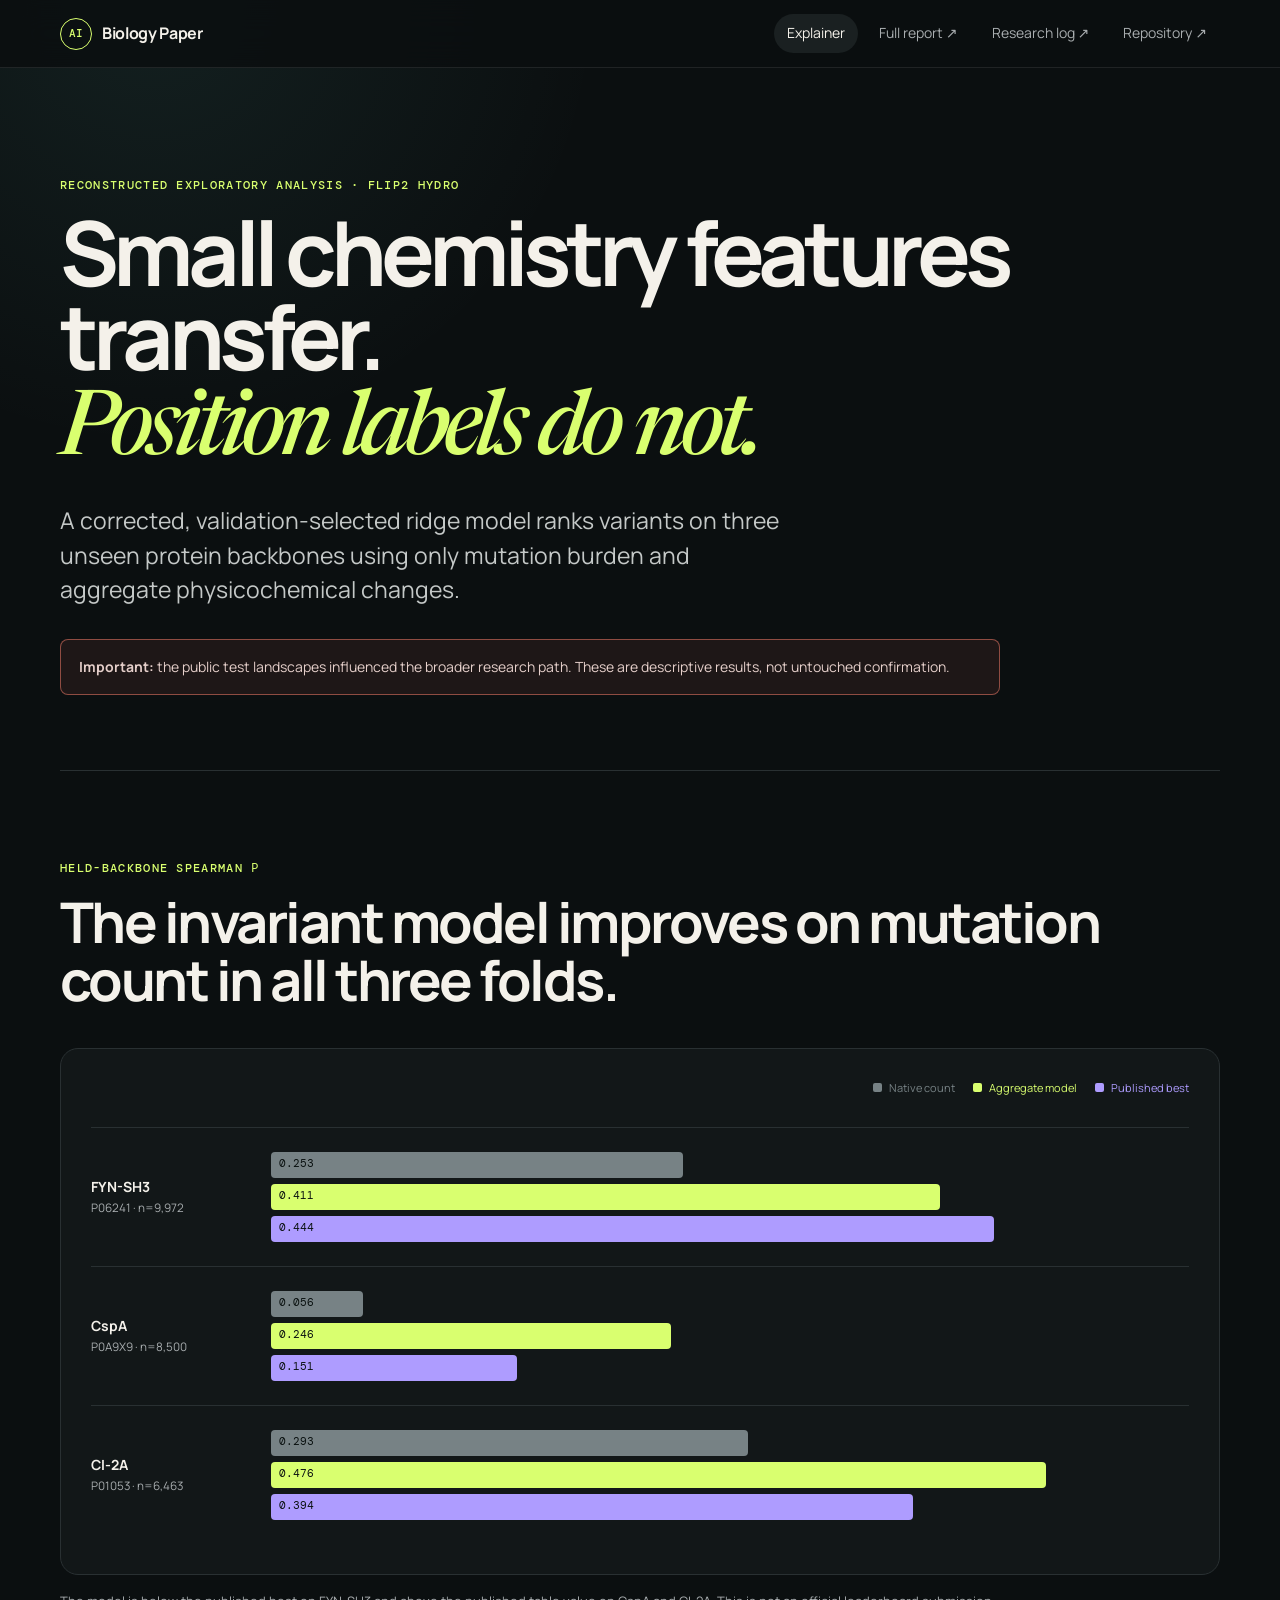
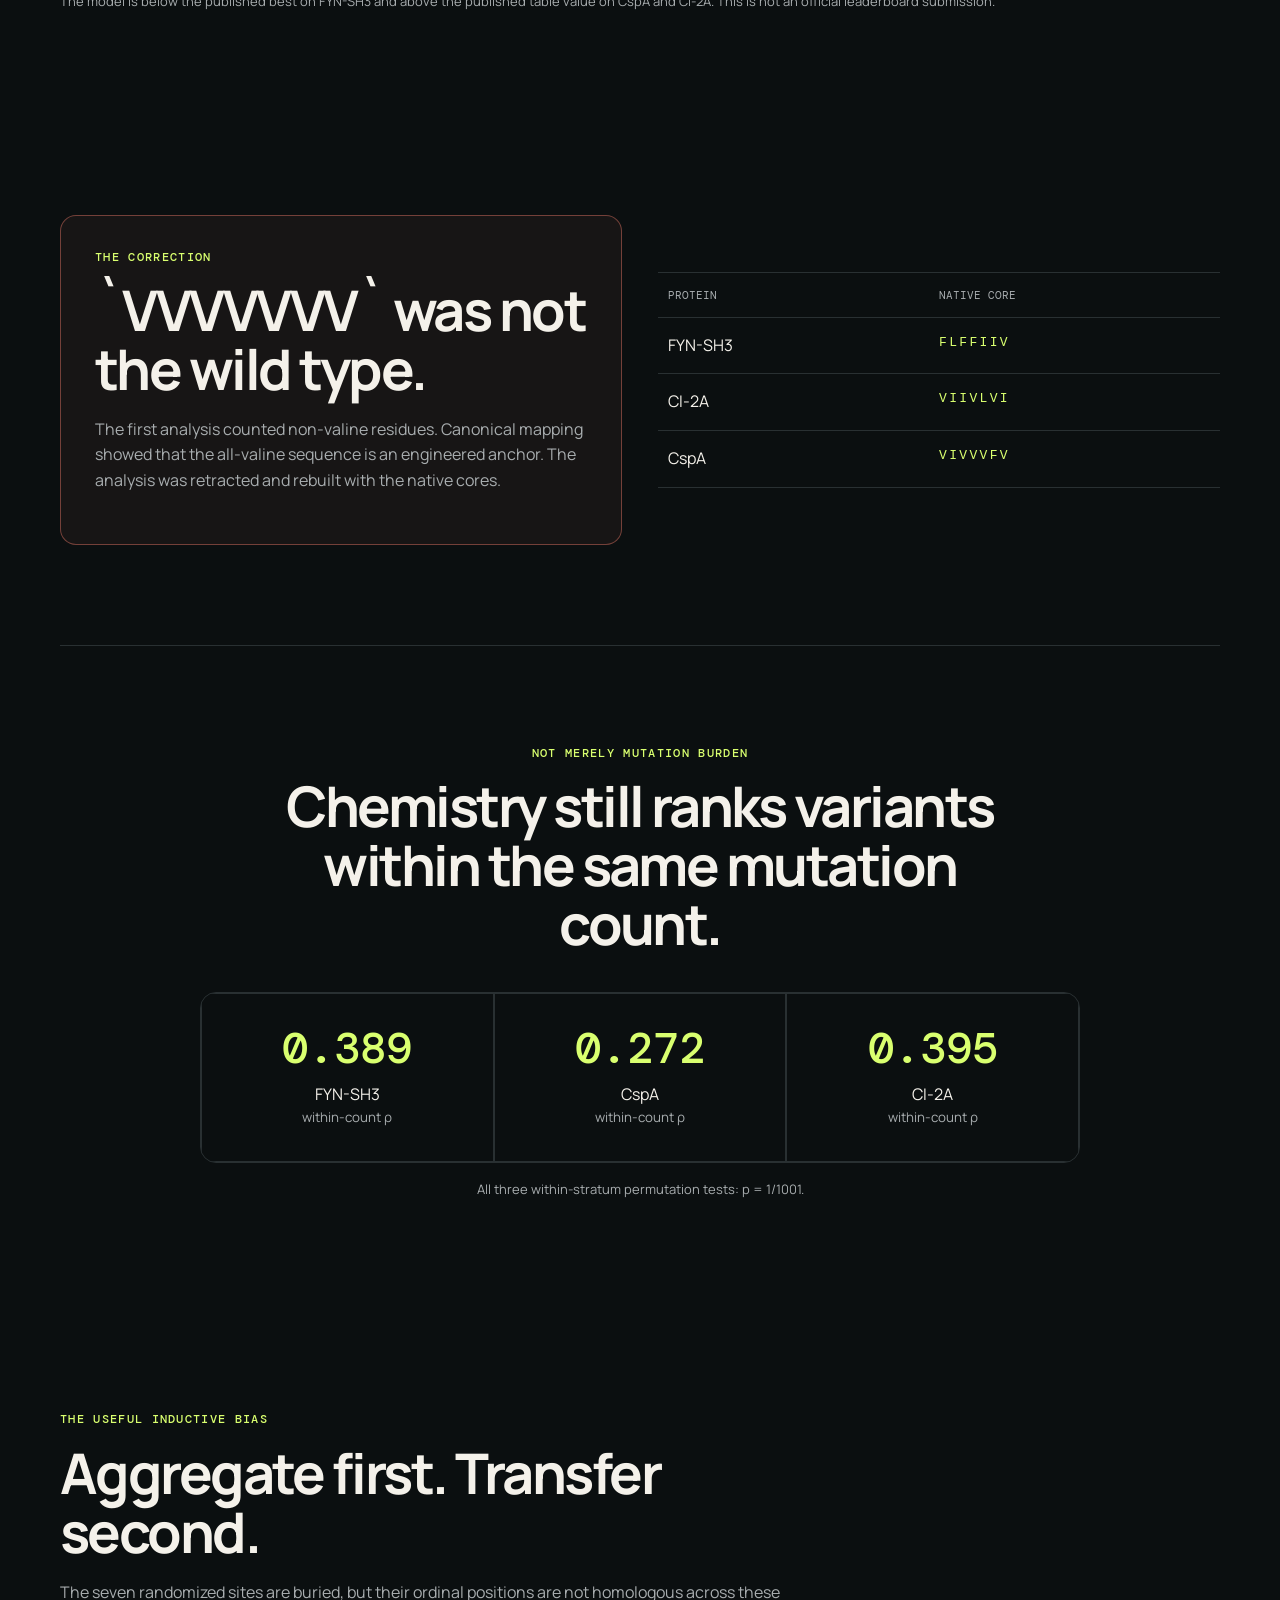
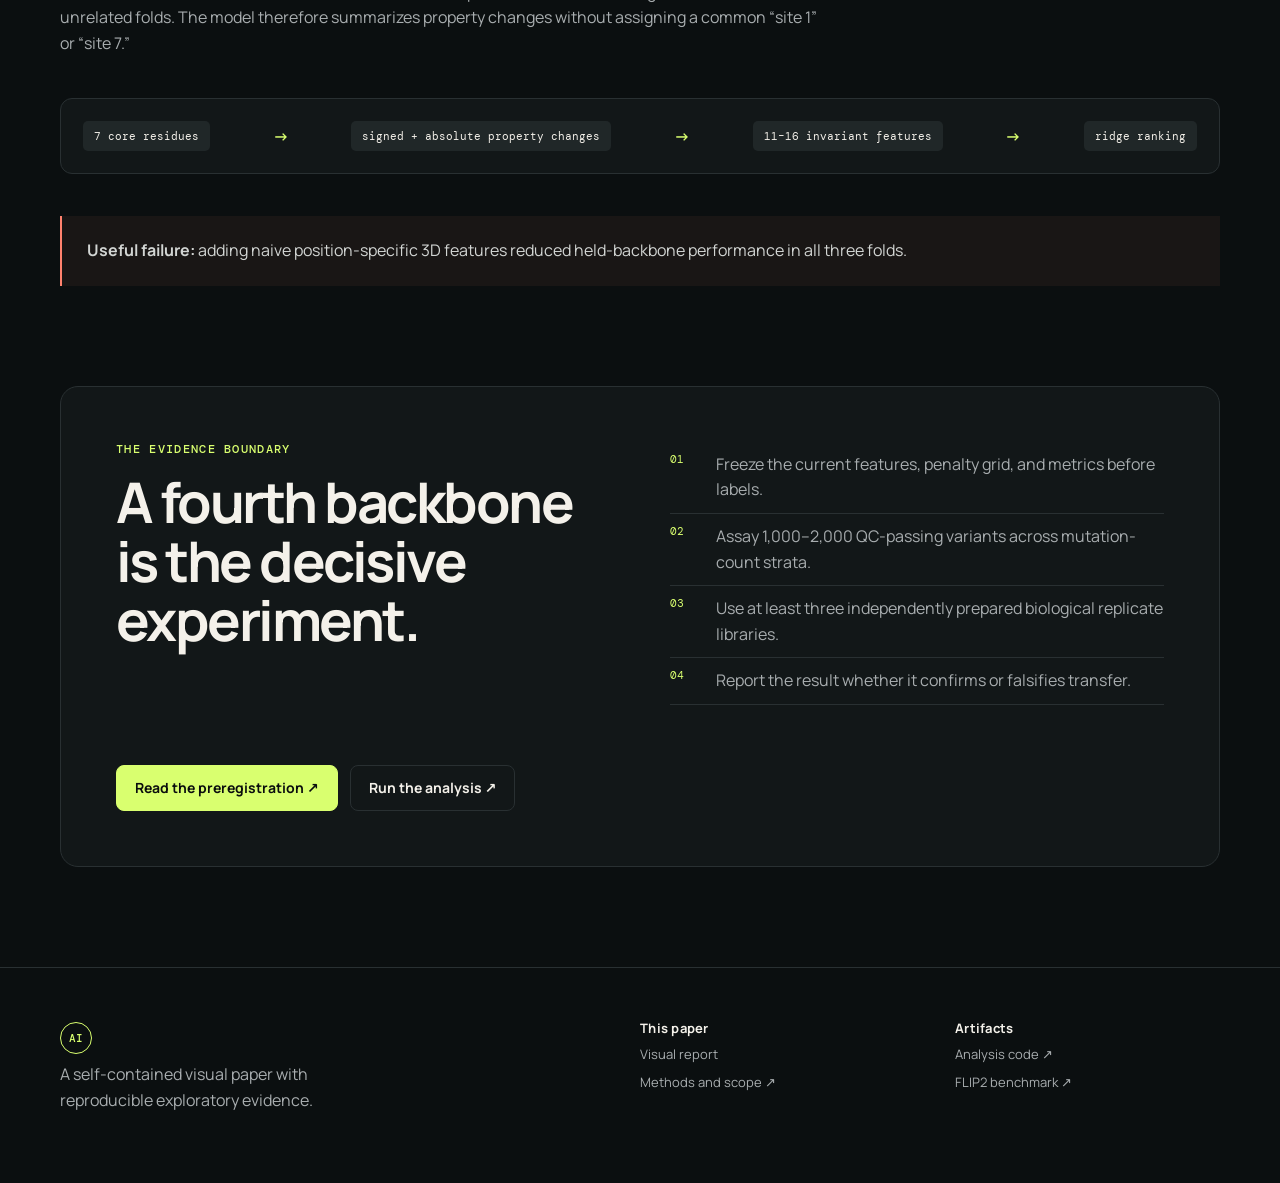
==== biology/aggregate-chemistry-transfer/website/index.html @ 7fb303b5 "Give every paper its own deployable explainer" ====
<!doctype html>
<html lang="en">
<head>
  <meta charset="utf-8">
  <meta name="viewport" content="width=device-width,initial-scale=1">
  <meta name="description" content="A corrected exploratory FLIP2 experiment on cross-backbone protein fitness prediction.">
  <title>Aggregate Chemistry Across Protein Backbones</title>
  <link rel="stylesheet" href="css/site.css">
</head>
<body class="biology-page">
  <a class="skip-link" href="#main">Skip to the report</a>
  <header class="topbar">
    <a class="brand" href="index.html" aria-label="AI Research biology paper home"><span class="brand-mark">AI</span><span>Biology Paper</span></a>
    <nav aria-label="Primary navigation">
      <a class="active" href="index.html">Explainer</a>
      <a href="https://github.com/batmanscode/ai-research/blob/main/biology/aggregate-chemistry-transfer/README.md">Full report ↗</a>
      <a href="https://github.com/batmanscode/ai-research/blob/main/biology/aggregate-chemistry-transfer/research-log.md">Research log ↗</a>
      <a href="https://github.com/batmanscode/ai-research">Repository ↗</a>
    </nav>
  </header>
  <main id="main">
    <section class="bio-hero shell">
      <p class="eyebrow">Reconstructed exploratory analysis · FLIP2 Hydro</p>
      <h1>Small chemistry features transfer.<br><em>Position labels do not.</em></h1>
      <p class="lede">A corrected, validation-selected ridge model ranks variants on three unseen protein backbones using only mutation burden and aggregate physicochemical changes.</p>
      <div class="caveat"><strong>Important:</strong> the public test landscapes influenced the broader research path. These are descriptive results, not untouched confirmation.</div>
    </section>

    <section class="bio-chart shell" aria-labelledby="bio-chart-title">
      <div class="section-heading">
        <p class="eyebrow">Held-backbone Spearman ρ</p>
        <h2 id="bio-chart-title">The invariant model improves on mutation count in all three folds.</h2>
      </div>
      <div class="bar-chart" role="img" aria-label="For FYN-SH3 baseline 0.253, model 0.411, official best 0.444. For CspA baseline 0.056, model 0.246, official best 0.151. For CI-2A baseline 0.293, model 0.476, official best 0.394.">
        <div class="chart-legend"><span class="base">Native count</span><span class="ours">Aggregate model</span><span class="official">Published best</span></div>
        <div class="chart-row"><b>FYN-SH3<small>P06241 · n=9,972</small></b><div class="track"><i class="base" style="--w:44.9%">0.253</i><i class="ours" style="--w:72.9%">0.411</i><i class="official" style="--w:78.8%">0.444</i></div></div>
        <div class="chart-row"><b>CspA<small>P0A9X9 · n=8,500</small></b><div class="track"><i class="base" style="--w:10%">0.056</i><i class="ours" style="--w:43.6%">0.246</i><i class="official" style="--w:26.8%">0.151</i></div></div>
        <div class="chart-row"><b>CI-2A<small>P01053 · n=6,463</small></b><div class="track"><i class="base" style="--w:52%">0.293</i><i class="ours" style="--w:84.4%">0.476</i><i class="official" style="--w:69.9%">0.394</i></div></div>
      </div>
      <p class="chart-note">The model is below the published best on FYN-SH3 and above the published table value on CspA and CI-2A. This is not an official leaderboard submission.</p>
    </section>

    <section class="bio-correction shell">
      <div class="correction-card">
        <p class="eyebrow">The correction</p>
        <h2>`VVVVVVV` was not the wild type.</h2>
        <p>The first analysis counted non-valine residues. Canonical mapping showed that the all-valine sequence is an engineered anchor. The analysis was retracted and rebuilt with the native cores.</p>
      </div>
      <div class="core-table" role="table" aria-label="Correct native core sequences">
        <div role="row"><span role="columnheader">Protein</span><span role="columnheader">Native core</span></div>
        <div role="row"><span>FYN-SH3</span><code>FLFFIIV</code></div>
        <div role="row"><span>CI-2A</span><code>VIIVLVI</code></div>
        <div role="row"><span>CspA</span><code>VIVVVFV</code></div>
      </div>
    </section>

    <section class="signal shell">
      <div class="section-heading narrow">
        <p class="eyebrow">Not merely mutation burden</p>
        <h2>Chemistry still ranks variants within the same mutation count.</h2>
      </div>
      <div class="signal-grid">
        <div><strong>0.389</strong><span>FYN-SH3</span><small>within-count ρ</small></div>
        <div><strong>0.272</strong><span>CspA</span><small>within-count ρ</small></div>
        <div><strong>0.395</strong><span>CI-2A</span><small>within-count ρ</small></div>
      </div>
      <p class="center-note">All three within-stratum permutation tests: p = 1/1001.</p>
    </section>

    <section class="method shell">
      <div>
        <p class="eyebrow">The useful inductive bias</p>
        <h2>Aggregate first. Transfer second.</h2>
        <p>The seven randomized sites are buried, but their ordinal positions are not homologous across these unrelated folds. The model therefore summarizes property changes without assigning a common “site 1” or “site 7.”</p>
      </div>
      <div class="method-flow" aria-label="Method flow">
        <span>7 core residues</span><b>→</b><span>signed + absolute property changes</span><b>→</b><span>11–16 invariant features</span><b>→</b><span>ridge ranking</span>
      </div>
      <blockquote><strong>Useful failure:</strong> adding naive position-specific 3D features reduced held-backbone performance in all three folds.</blockquote>
    </section>

    <section class="next-study shell">
      <div>
        <p class="eyebrow">The evidence boundary</p>
        <h2>A fourth backbone is the decisive experiment.</h2>
      </div>
      <ol>
        <li><span>01</span>Freeze the current features, penalty grid, and metrics before labels.</li>
        <li><span>02</span>Assay 1,000–2,000 QC-passing variants across mutation-count strata.</li>
        <li><span>03</span>Use at least three independently prepared biological replicate libraries.</li>
        <li><span>04</span>Report the result whether it confirms or falsifies transfer.</li>
      </ol>
      <div class="next-actions"><a class="button primary" href="https://github.com/batmanscode/ai-research/blob/main/biology/aggregate-chemistry-transfer/fourth_backbone_preregistration.md">Read the preregistration ↗</a><a class="button ghost" href="https://github.com/batmanscode/ai-research/blob/main/biology/aggregate-chemistry-transfer/native_core_transfer.py">Run the analysis ↗</a></div>
    </section>
  </main>
  <footer><div class="shell footer-grid"><div><span class="brand-mark">AI</span><p>A self-contained visual paper with reproducible exploratory evidence.</p></div><div><h2>This paper</h2><a href="index.html">Visual report</a><a href="https://github.com/batmanscode/ai-research/blob/main/biology/aggregate-chemistry-transfer/README.md">Methods and scope ↗</a></div><div><h2>Artifacts</h2><a href="https://github.com/batmanscode/ai-research/blob/main/biology/aggregate-chemistry-transfer/native_core_transfer.py">Analysis code ↗</a><a href="https://flip.protein.properties/">FLIP2 benchmark ↗</a></div></div></footer>
</body>
</html>
---- biology/aggregate-chemistry-transfer/website/css/site.css ----
@import url('https://fonts.googleapis.com/css2?family=DM+Mono:wght@400;500&family=Manrope:wght@400;500;600;700&family=Newsreader:ital,opsz,wght@1,6..72,500&display=swap');

:root {
  color-scheme: dark;
  --ink: #f4f1ea;
  --muted: #a8adaf;
  --paper: #0b0f10;
  --panel: #121718;
  --line: #293032;
  --acid: #d9ff6f;
  --cyan: #74e8dc;
  --coral: #ff826e;
  --violet: #ae9cff;
  --shell: min(1160px, calc(100vw - 40px));
}

* { box-sizing: border-box; }
html { scroll-behavior: smooth; }
body {
  margin: 0;
  background:
    radial-gradient(circle at 12% 0%, rgba(116,232,220,.08), transparent 28rem),
    var(--paper);
  color: var(--ink);
  font-family: Manrope, system-ui, sans-serif;
  line-height: 1.6;
}
a { color: inherit; text-decoration: none; }
button { font: inherit; }
.shell { width: var(--shell); margin-inline: auto; }
.skip-link { position: fixed; left: 12px; top: -80px; z-index: 20; background: var(--acid); color: #0b0f10; padding: 10px 14px; border-radius: 8px; }
.skip-link:focus { top: 12px; }

.topbar {
  position: sticky;
  z-index: 10;
  top: 0;
  display: flex;
  justify-content: space-between;
  align-items: center;
  min-height: 68px;
  padding: 0 max(20px, calc((100vw - 1160px)/2));
  border-bottom: 1px solid rgba(255,255,255,.09);
  background: rgba(11,15,16,.86);
  backdrop-filter: blur(18px);
}
.brand { display: flex; align-items: center; gap: 10px; font-weight: 700; letter-spacing: -.02em; }
.brand-mark { display: inline-grid; place-items: center; width: 32px; height: 32px; border: 1px solid var(--acid); border-radius: 50%; color: var(--acid); font: 500 11px/1 DM Mono, monospace; }
.topbar nav { display: flex; gap: 8px; }
.topbar nav a { padding: 8px 13px; border-radius: 999px; color: var(--muted); font-size: 14px; }
.topbar nav a:hover, .topbar nav a.active { background: #1a2021; color: var(--ink); }

.hero { display: grid; grid-template-columns: 1.7fr .8fr; gap: 80px; align-items: end; padding-block: 110px 92px; }
.eyebrow { margin: 0 0 16px; color: var(--acid); font: 500 12px/1.3 DM Mono, monospace; letter-spacing: .11em; text-transform: uppercase; }
h1, h2, h3, p { margin-top: 0; }
h1 { margin-bottom: 28px; max-width: 820px; font-size: clamp(52px, 7vw, 92px); line-height: .94; letter-spacing: -.065em; }
h1 em { color: var(--acid); font-family: Newsreader, Georgia, serif; font-weight: 500; }
.lede { max-width: 720px; color: #c4c8c7; font-size: clamp(18px, 2vw, 23px); line-height: 1.5; }
.result-equation { display: flex; flex-wrap: wrap; align-items: baseline; gap: 10px; margin-block: 34px; font: 400 clamp(19px, 2.4vw, 30px)/1.2 DM Mono, monospace; }
.result-equation b { color: var(--acid); font-weight: 500; }
.result-equation i { margin-inline: 10px; color: var(--coral); font-style: normal; }
.hero-actions, .next-actions { display: flex; flex-wrap: wrap; gap: 12px; }
.button { display: inline-flex; min-height: 46px; align-items: center; justify-content: center; padding: 0 18px; border: 1px solid var(--line); border-radius: 8px; font-size: 14px; font-weight: 700; transition: transform .2s, background .2s; }
.button:hover { transform: translateY(-2px); }
.button.primary { border-color: var(--acid); background: var(--acid); color: #0a0d0d; }
.button.ghost { background: #121718; }
.hero-note { padding: 32px; border: 1px solid var(--line); border-radius: 18px; background: linear-gradient(145deg, rgba(217,255,111,.08), rgba(255,255,255,.025)); }
.note-number { color: var(--acid); font: 500 72px/1 DM Mono, monospace; letter-spacing: -.08em; }
.hero-note p { margin: 14px 0 32px; font-size: 17px; }
.hero-note small { color: var(--muted); }
.interval { position: relative; height: 5px; margin: 0 10px 24px; border-radius: 3px; background: linear-gradient(90deg, var(--coral), var(--acid)); }
.interval span { position: absolute; top: 14px; left: var(--x); transform: translateX(-50%); font: 12px DM Mono, monospace; }

.explorer, .bio-chart { padding-block: 90px; border-top: 1px solid var(--line); }
.section-heading { margin-bottom: 38px; }
.section-heading.narrow { max-width: 760px; }
h2 { margin-bottom: 18px; font-size: clamp(34px, 4.4vw, 56px); line-height: 1.05; letter-spacing: -.045em; }
h3 { margin-bottom: 10px; font-size: 20px; letter-spacing: -.025em; }
.explorer-grid { display: grid; grid-template-columns: minmax(0, 1.4fr) minmax(310px, .7fr); gap: 24px; }
.graph-stage, .story-panel { border: 1px solid var(--line); border-radius: 18px; background: var(--panel); }
.graph-stage { min-width: 0; padding: 18px; }
.stage-topline { display: flex; justify-content: space-between; align-items: center; gap: 16px; color: var(--muted); font: 12px DM Mono, monospace; letter-spacing: .04em; text-transform: uppercase; }
.icon-button { border: 1px solid #3a4446; border-radius: 999px; background: transparent; color: var(--ink); padding: 7px 12px; cursor: pointer; }
.icon-button:hover { border-color: var(--acid); color: var(--acid); }
#graph { display: block; width: 100%; max-height: 560px; margin-inline: auto; overflow: visible; }
.graph-edge { stroke: #4c5658; stroke-width: 1.7; opacity: .72; transition: stroke .35s, opacity .35s, stroke-width .35s; }
.graph-edge.matching { stroke: var(--coral); stroke-width: 3.5; opacity: .95; }
.graph-edge.dim { opacity: .14; }
.node circle { fill: #13191a; stroke: #dfe4df; stroke-width: 2; transition: fill .35s, stroke .35s, transform .35s; transform-box: fill-box; transform-origin: center; }
.node text { fill: var(--ink); font: 500 13px DM Mono, monospace; pointer-events: none; }
.node.guard circle { fill: var(--acid); stroke: var(--acid); transform: scale(1.16); }
.node.guard text { fill: #0a0d0d; }
.node.attack circle { fill: var(--coral); stroke: var(--coral); transform: scale(1.18); }
.node.attack text, .node.exposed text { fill: #0a0d0d; }
.node.exposed circle { fill: var(--violet); stroke: var(--violet); }
.story-arrow { color: var(--coral); stroke: currentColor; stroke-width: 3; fill: none; marker-end: url(#arrow); stroke-dasharray: 8 5; }
.stage-legend { display: flex; flex-wrap: wrap; gap: 14px; min-height: 30px; padding: 8px; color: var(--muted); font-size: 12px; }
.legend-dot { display: inline-flex; align-items: center; gap: 7px; }
.legend-dot:before { content:""; width: 9px; height: 9px; border-radius: 50%; background: var(--dot); }
.story-panel { display: flex; flex-direction: column; padding: 24px; }
.step-tabs { display: grid; grid-template-columns: repeat(4, 1fr); gap: 6px; margin-bottom: 34px; }
.step-tabs button { border: 0; border-bottom: 2px solid var(--line); background: none; color: var(--muted); padding: 8px 3px 12px; cursor: pointer; font-size: 12px; }
.step-tabs button span { display: block; margin-bottom: 4px; font: 11px DM Mono, monospace; }
.step-tabs button[aria-selected=true] { border-color: var(--acid); color: var(--ink); }
#step-copy h3 { font-size: 28px; }
#step-copy p { color: #b8bdbc; }
#step-copy .callout { margin-top: 22px; padding: 16px; border-left: 2px solid var(--acid); background: #171d1e; color: var(--ink); font-size: 14px; }
.live-stats { display: grid; grid-template-columns: repeat(3,1fr); gap: 8px; margin: auto 0 0; padding-top: 28px; }
.live-stats div { padding-top: 12px; border-top: 1px solid var(--line); }
.live-stats dt { color: var(--muted); font-size: 11px; }
.live-stats dd { margin: 2px 0 0; font: 500 19px DM Mono, monospace; }

.plain { padding-block: 110px; }
.plain-grid { display: grid; grid-template-columns: repeat(3, 1fr); gap: 18px; }
.plain-grid article { min-height: 230px; padding: 26px; border: 1px solid var(--line); border-radius: 14px; background: linear-gradient(145deg,#141a1b,#101415); }
.plain-grid p { color: var(--muted); }
.plain-number { display: inline-grid; place-items: center; width: 34px; height: 34px; margin-bottom: 42px; border: 1px solid #475153; border-radius: 50%; font: 11px DM Mono, monospace; }
.evidence { display: grid; grid-template-columns: .8fr 1.2fr; gap: 70px; align-items: center; padding-block: 90px; border-top: 1px solid var(--line); }
.evidence-copy p { color: var(--muted); }
.text-link { color: var(--acid); border-bottom: 1px solid rgba(217,255,111,.5); font-weight: 600; }
.evidence-grid { display: grid; grid-template-columns: repeat(2,1fr); border: 1px solid var(--line); border-radius: 16px; overflow: hidden; }
.evidence-grid div { display: flex; flex-direction: column; min-height: 160px; justify-content: center; padding: 24px; border: .5px solid var(--line); }
.evidence-grid strong { color: var(--acid); font: 500 42px/1 DM Mono, monospace; }
.evidence-grid span { margin-top: 10px; font-size: 14px; }
.evidence-grid small { color: var(--muted); }
.trail { padding-block: 110px; }
.timeline { margin: 0 0 36px; padding: 0; list-style: none; }
.timeline li { display: grid; grid-template-columns: 68px 1fr; gap: 14px; padding: 26px 0; border-top: 1px solid var(--line); }
.timeline li > span { color: var(--acid); font: 12px DM Mono, monospace; }
.timeline p { max-width: 730px; color: var(--muted); }
.open-gap { display: grid; grid-template-columns: 1fr .8fr; gap: 70px; padding: 55px; border: 1px solid var(--line); border-radius: 18px; background: #121718; }
.open-gap h2 span { color: var(--acid); }
.open-gap > p { color: var(--muted); font-size: 17px; }
.other-result { display: grid; grid-template-columns: .9fr .8fr auto; gap: 46px; align-items: center; padding-block: 120px; }
.other-result p { color: var(--muted); }
.mini-bars div { display: grid; grid-template-columns: 76px 1fr; gap: 10px; align-items: center; margin: 9px 0; font-size: 11px; }
.mini-bars i { position: relative; display: block; width: var(--value); min-width: 48px; padding: 5px 7px; border-radius: 3px; background: var(--cyan); color: #07100f; font: normal 10px DM Mono, monospace; }

footer { padding-block: 54px; border-top: 1px solid var(--line); color: var(--muted); }
.footer-grid { display: grid; grid-template-columns: 2fr 1fr 1fr; gap: 50px; }
.footer-grid > div { display: flex; flex-direction: column; align-items: flex-start; gap: 8px; }
.footer-grid h2 { margin: 0; color: var(--ink); font-size: 13px; letter-spacing: .02em; }
.footer-grid p { max-width: 290px; }
.footer-grid a { font-size: 13px; }

/* Biology report */
.bio-hero { padding-block: 110px 75px; }
.bio-hero h1 { max-width: 1000px; }
.caveat { max-width: 940px; margin-top: 32px; padding: 16px 18px; border: 1px solid rgba(255,130,110,.5); border-radius: 8px; background: rgba(255,130,110,.08); color: #e5cfca; font-size: 14px; }
.bar-chart { padding: 30px; border: 1px solid var(--line); border-radius: 18px; background: var(--panel); }
.chart-legend { display: flex; flex-wrap: wrap; justify-content: flex-end; gap: 18px; margin-bottom: 30px; color: var(--muted); font-size: 11px; }
.chart-legend span:before { content:""; display: inline-block; width: 9px; height: 9px; margin-right: 7px; border-radius: 2px; background: currentColor; }
.chart-legend .base { color: #778285; } .chart-legend .ours { color: var(--acid); } .chart-legend .official { color: var(--violet); }
.chart-row { display: grid; grid-template-columns: 160px 1fr; gap: 20px; align-items: center; padding: 24px 0; border-top: 1px solid var(--line); }
.chart-row > b { font-size: 14px; }
.chart-row small { display: block; color: var(--muted); font-weight: 400; }
.track { display: flex; flex-direction: column; gap: 6px; }
.track i { display: block; width: var(--w); min-width: 52px; height: 26px; padding: 4px 8px; border-radius: 4px; color: #09100f; font: normal 11px DM Mono, monospace; transition: width .8s ease; }
.track .base { background: #778285; } .track .ours { background: var(--acid); } .track .official { background: var(--violet); }
.chart-note, .center-note { margin-top: 16px; color: var(--muted); font-size: 13px; }
.bio-correction { display: grid; grid-template-columns: 1fr 1fr; gap: 36px; padding-block: 100px; }
.correction-card { padding: 34px; border: 1px solid rgba(255,130,110,.4); border-radius: 16px; background: rgba(255,130,110,.05); }
.correction-card p:last-child { color: var(--muted); }
.core-table { align-self: center; border-top: 1px solid var(--line); }
.core-table > div { display: grid; grid-template-columns: 1fr 1fr; padding: 15px 10px; border-bottom: 1px solid var(--line); }
.core-table > div:first-child { color: var(--muted); font: 11px DM Mono, monospace; text-transform: uppercase; }
.core-table code { color: var(--acid); letter-spacing: .18em; }
.signal { padding-block: 100px; border-top: 1px solid var(--line); text-align: center; }
.signal .section-heading { margin-inline: auto; }
.signal-grid { display: grid; grid-template-columns: repeat(3, 1fr); max-width: 880px; margin-inline: auto; border: 1px solid var(--line); border-radius: 16px; overflow: hidden; }
.signal-grid div { display: flex; flex-direction: column; padding: 32px 18px; border: .5px solid var(--line); }
.signal-grid strong { color: var(--acid); font: 500 44px/1 DM Mono, monospace; }
.signal-grid span { margin-top: 12px; }
.signal-grid small { color: var(--muted); }
.method { padding-block: 100px; }
.method > div:first-child { max-width: 760px; }
.method > div:first-child p:last-child { color: var(--muted); }
.method-flow { display: flex; align-items: center; justify-content: space-between; gap: 12px; margin-block: 42px; padding: 22px; border: 1px solid var(--line); border-radius: 12px; background: var(--panel); }
.method-flow span { padding: 8px 11px; border-radius: 5px; background: #202728; font: 11px DM Mono, monospace; text-align: center; }
.method-flow b { color: var(--acid); }
blockquote { margin: 0; padding: 22px 25px; border-left: 2px solid var(--coral); background: rgba(255,130,110,.06); color: #d2d5d3; }
.next-study { display: grid; grid-template-columns: 1fr 1fr; gap: 60px; padding: 55px; margin-bottom: 100px; border: 1px solid var(--line); border-radius: 18px; background: #121718; }
.next-study ol { margin: 0; padding: 0; list-style: none; }
.next-study li { display: grid; grid-template-columns: 36px 1fr; gap: 10px; padding: 10px 0; color: var(--muted); border-bottom: 1px solid var(--line); }
.next-study li span { color: var(--acid); font: 11px DM Mono, monospace; }
.next-actions { grid-column: 1 / -1; }

@media (max-width: 900px) {
  .hero, .evidence, .open-gap, .bio-correction, .next-study { grid-template-columns: 1fr; gap: 35px; }
  .hero { padding-block: 80px 70px; }
  .explorer-grid { grid-template-columns: 1fr; }
  .story-panel { min-height: 440px; }
  .other-result { grid-template-columns: 1fr 1fr; }
  .other-result .button { grid-column: 1 / -1; justify-self: start; }
  .footer-grid { grid-template-columns: 1.5fr 1fr 1fr; }
}

@media (max-width: 650px) {
  :root { --shell: min(100% - 28px, 1160px); }
  .topbar { padding-inline: 14px; }
  .brand > span:last-child { display: none; }
  .topbar nav { gap: 0; }
  .topbar nav a { padding-inline: 8px; font-size: 12px; }
  h1 { font-size: 49px; }
  .hero-note { padding: 25px; }
  .plain-grid, .signal-grid { grid-template-columns: 1fr; }
  .plain-grid article { min-height: 190px; }
  .plain-number { margin-bottom: 26px; }
  .evidence-grid { grid-template-columns: 1fr; }
  .open-gap, .next-study { padding: 30px 24px; }
  .other-result { grid-template-columns: 1fr; padding-block: 85px; }
  .other-result .button { grid-column: auto; }
  .footer-grid { grid-template-columns: 1fr; }
  .chart-row { grid-template-columns: 1fr; }
  .bar-chart { padding: 18px; }
  .chart-legend { justify-content: flex-start; }
  .method-flow { align-items: stretch; flex-direction: column; }
  .method-flow b { transform: rotate(90deg); text-align: center; }
}

@media (prefers-reduced-motion: reduce) {
  html { scroll-behavior: auto; }
  *, *:before, *:after { animation-duration: .01ms !important; transition-duration: .01ms !important; }
}
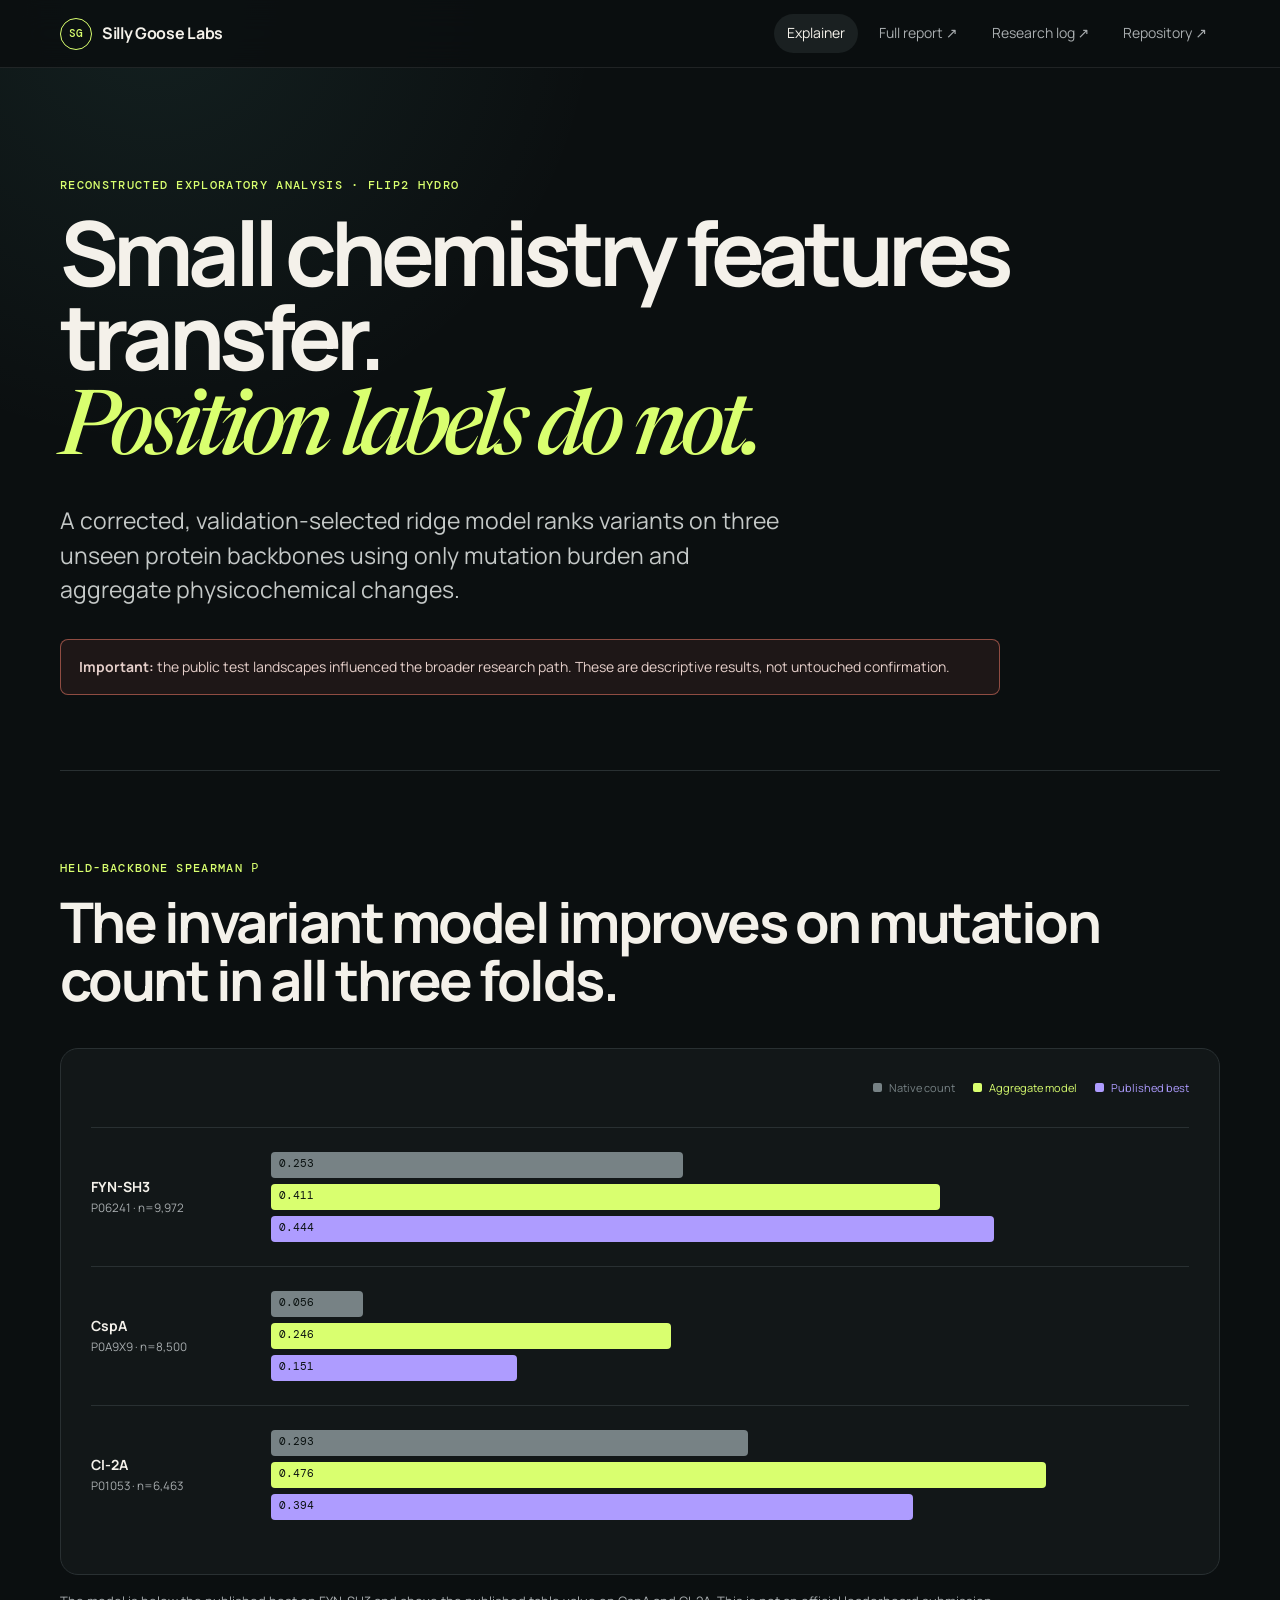
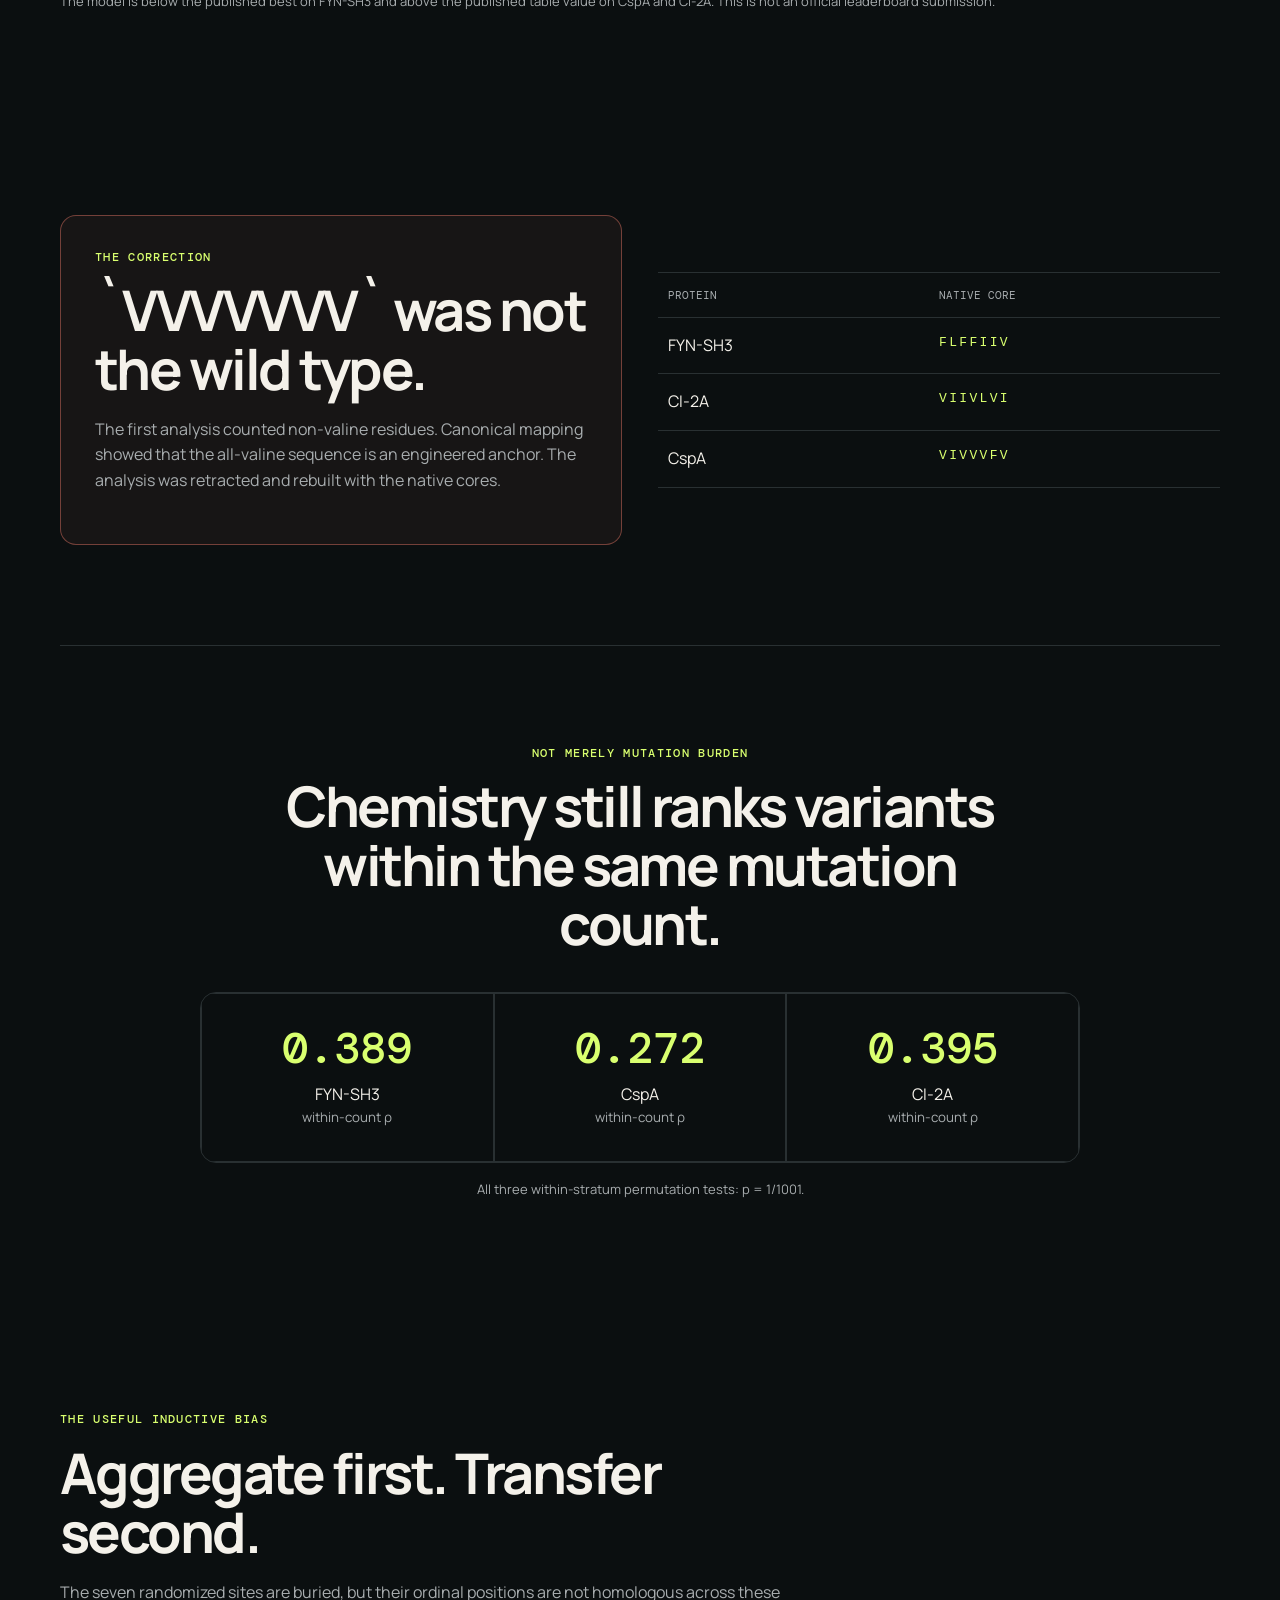
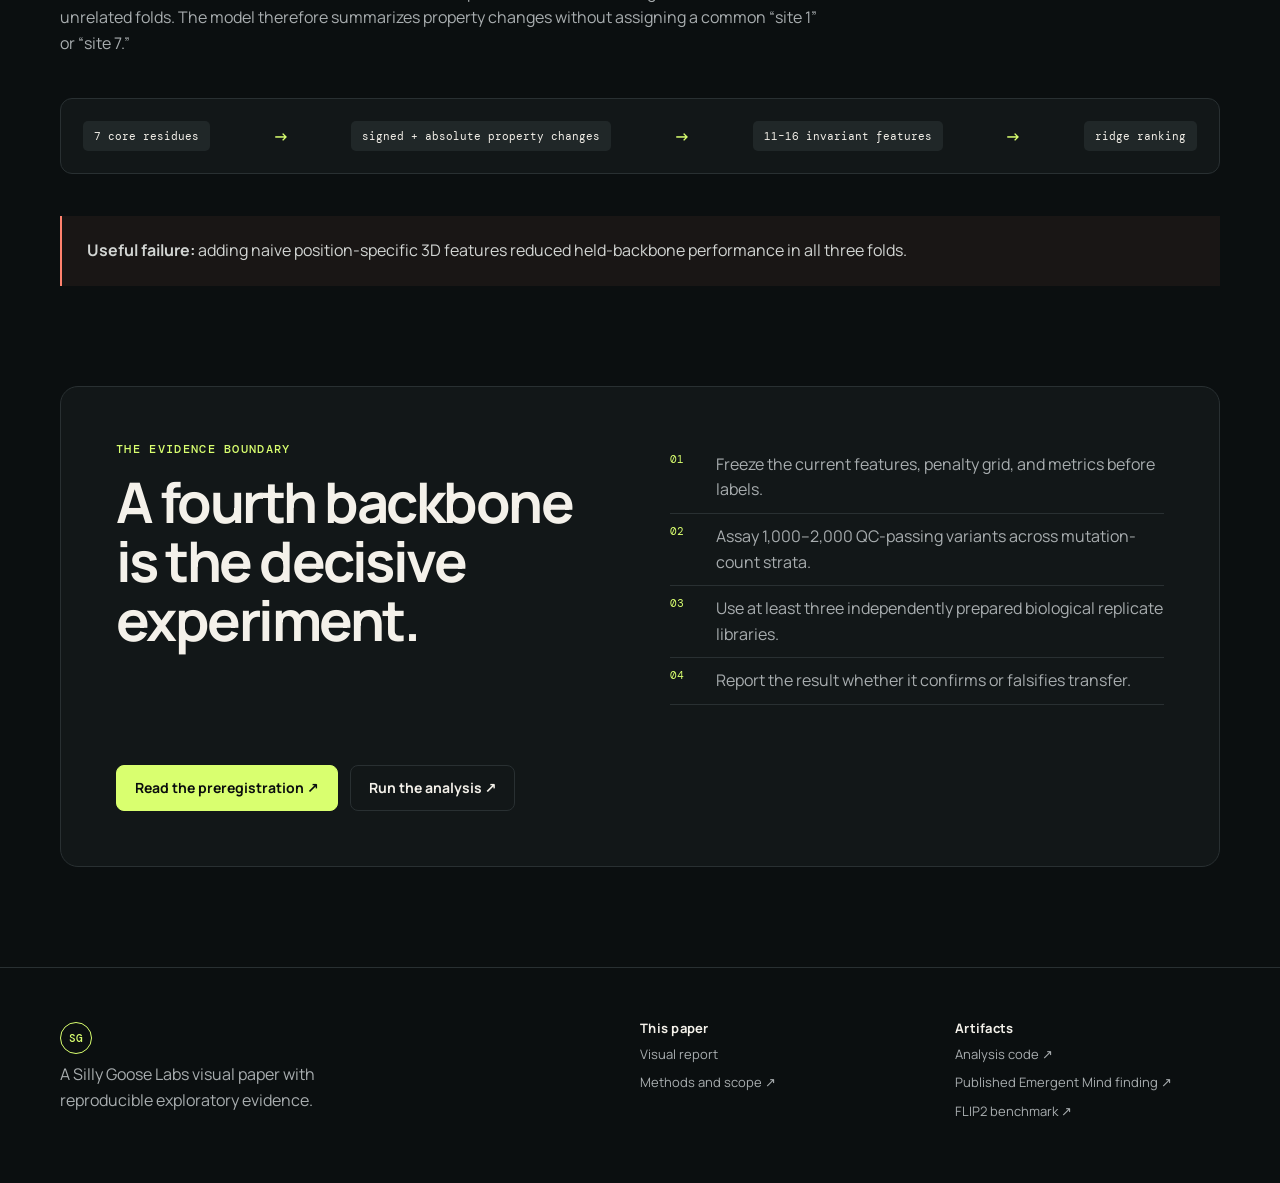
==== commit 7314a7c0: "Prepare Silly Goose Labs papers for Coolify" ====
--- a/biology/aggregate-chemistry-transfer/website/index.html
+++ b/biology/aggregate-chemistry-transfer/website/index.html
@@ -10,7 +10,7 @@
 <body class="biology-page">
   <a class="skip-link" href="#main">Skip to the report</a>
   <header class="topbar">
-    <a class="brand" href="index.html" aria-label="AI Research biology paper home"><span class="brand-mark">AI</span><span>Biology Paper</span></a>
+    <a class="brand" href="index.html" aria-label="Silly Goose Labs biology paper home"><span class="brand-mark">SG</span><span>Silly Goose Labs</span></a>
     <nav aria-label="Primary navigation">
       <a class="active" href="index.html">Explainer</a>
       <a href="https://github.com/batmanscode/ai-research/blob/main/biology/aggregate-chemistry-transfer/README.md">Full report ↗</a>
@@ -93,6 +93,6 @@
       <div class="next-actions"><a class="button primary" href="https://github.com/batmanscode/ai-research/blob/main/biology/aggregate-chemistry-transfer/fourth_backbone_preregistration.md">Read the preregistration ↗</a><a class="button ghost" href="https://github.com/batmanscode/ai-research/blob/main/biology/aggregate-chemistry-transfer/native_core_transfer.py">Run the analysis ↗</a></div>
     </section>
   </main>
-  <footer><div class="shell footer-grid"><div><span class="brand-mark">AI</span><p>A self-contained visual paper with reproducible exploratory evidence.</p></div><div><h2>This paper</h2><a href="index.html">Visual report</a><a href="https://github.com/batmanscode/ai-research/blob/main/biology/aggregate-chemistry-transfer/README.md">Methods and scope ↗</a></div><div><h2>Artifacts</h2><a href="https://github.com/batmanscode/ai-research/blob/main/biology/aggregate-chemistry-transfer/native_core_transfer.py">Analysis code ↗</a><a href="https://flip.protein.properties/">FLIP2 benchmark ↗</a></div></div></footer>
+  <footer><div class="shell footer-grid"><div><span class="brand-mark">SG</span><p>A Silly Goose Labs visual paper with reproducible exploratory evidence.</p></div><div><h2>This paper</h2><a href="index.html">Visual report</a><a href="https://github.com/batmanscode/ai-research/blob/main/biology/aggregate-chemistry-transfer/README.md">Methods and scope ↗</a></div><div><h2>Artifacts</h2><a href="https://github.com/batmanscode/ai-research/blob/main/biology/aggregate-chemistry-transfer/native_core_transfer.py">Analysis code ↗</a><a href="https://www.emergentmind.com/open-problems/mechanisms-one-hot-protein-representation-performance#research-findings">Published Emergent Mind finding ↗</a><a href="https://flip.protein.properties/">FLIP2 benchmark ↗</a></div></div></footer>
 </body>
 </html>
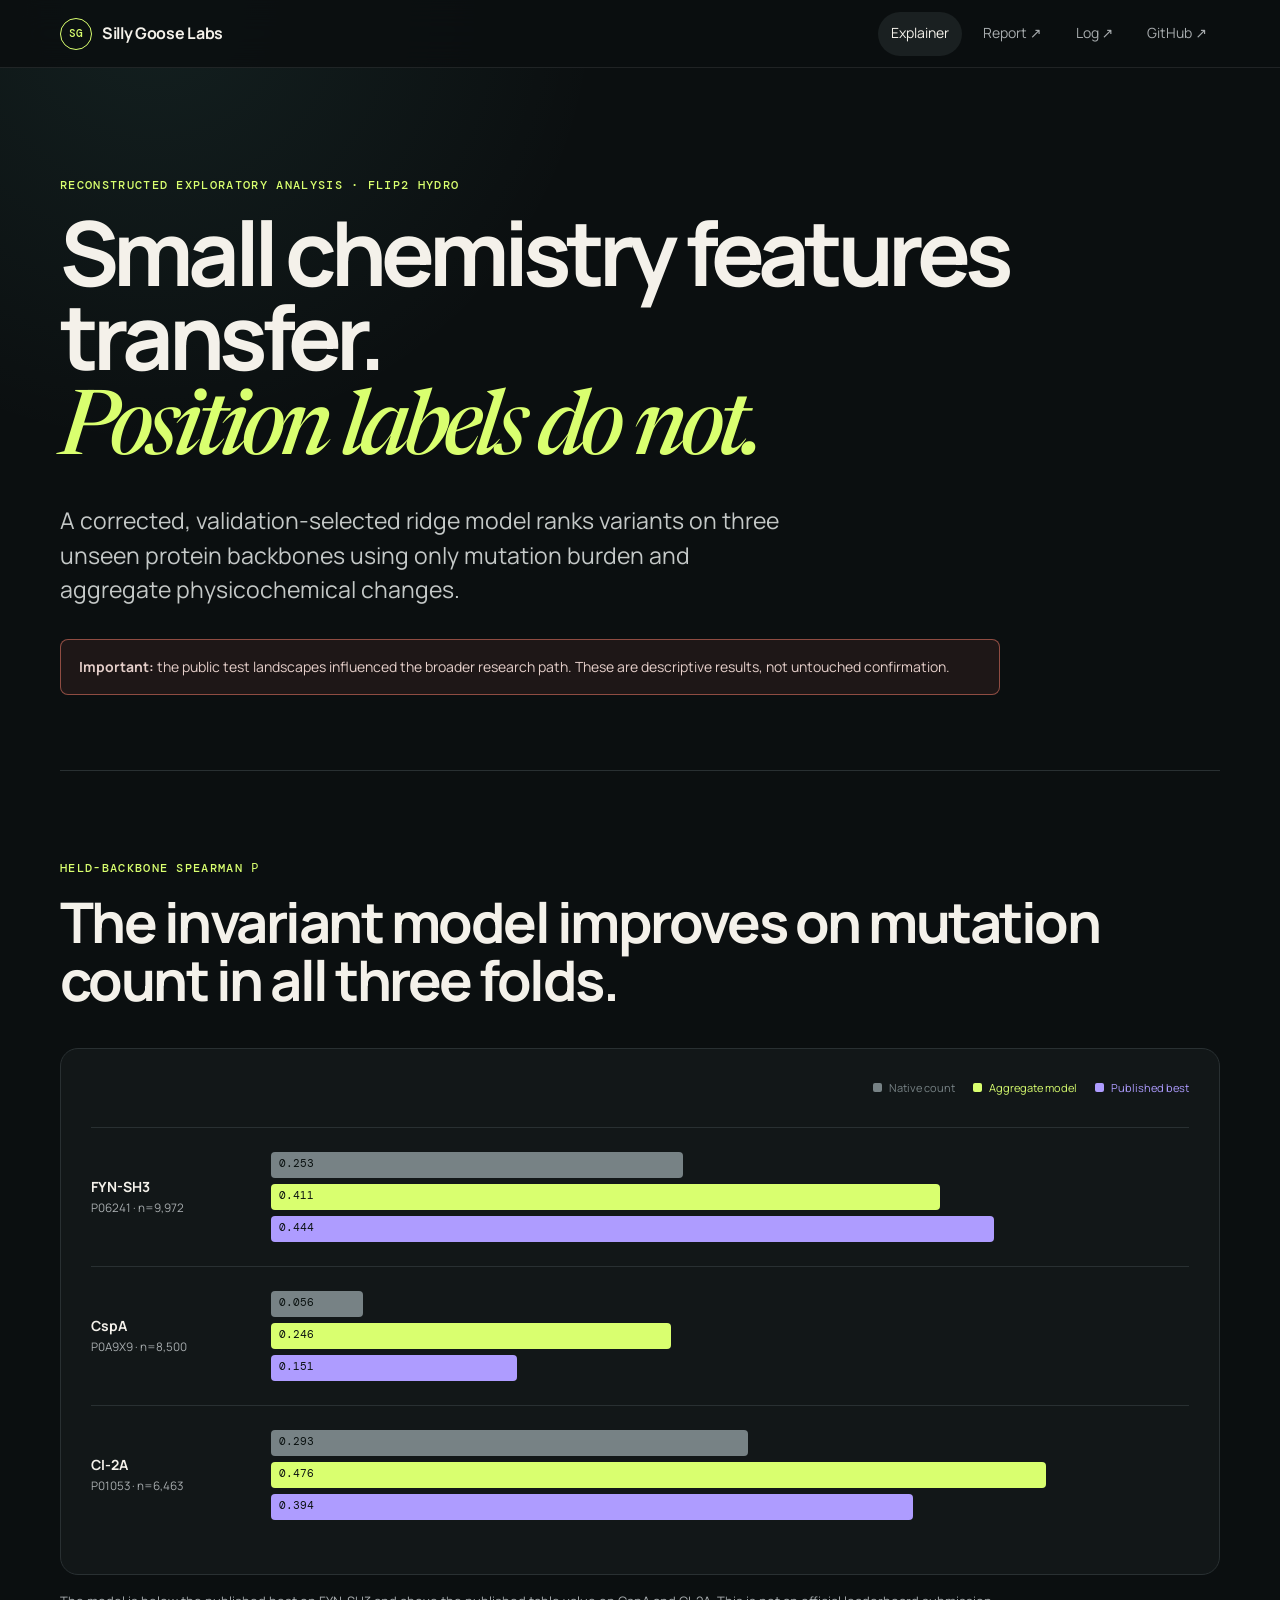
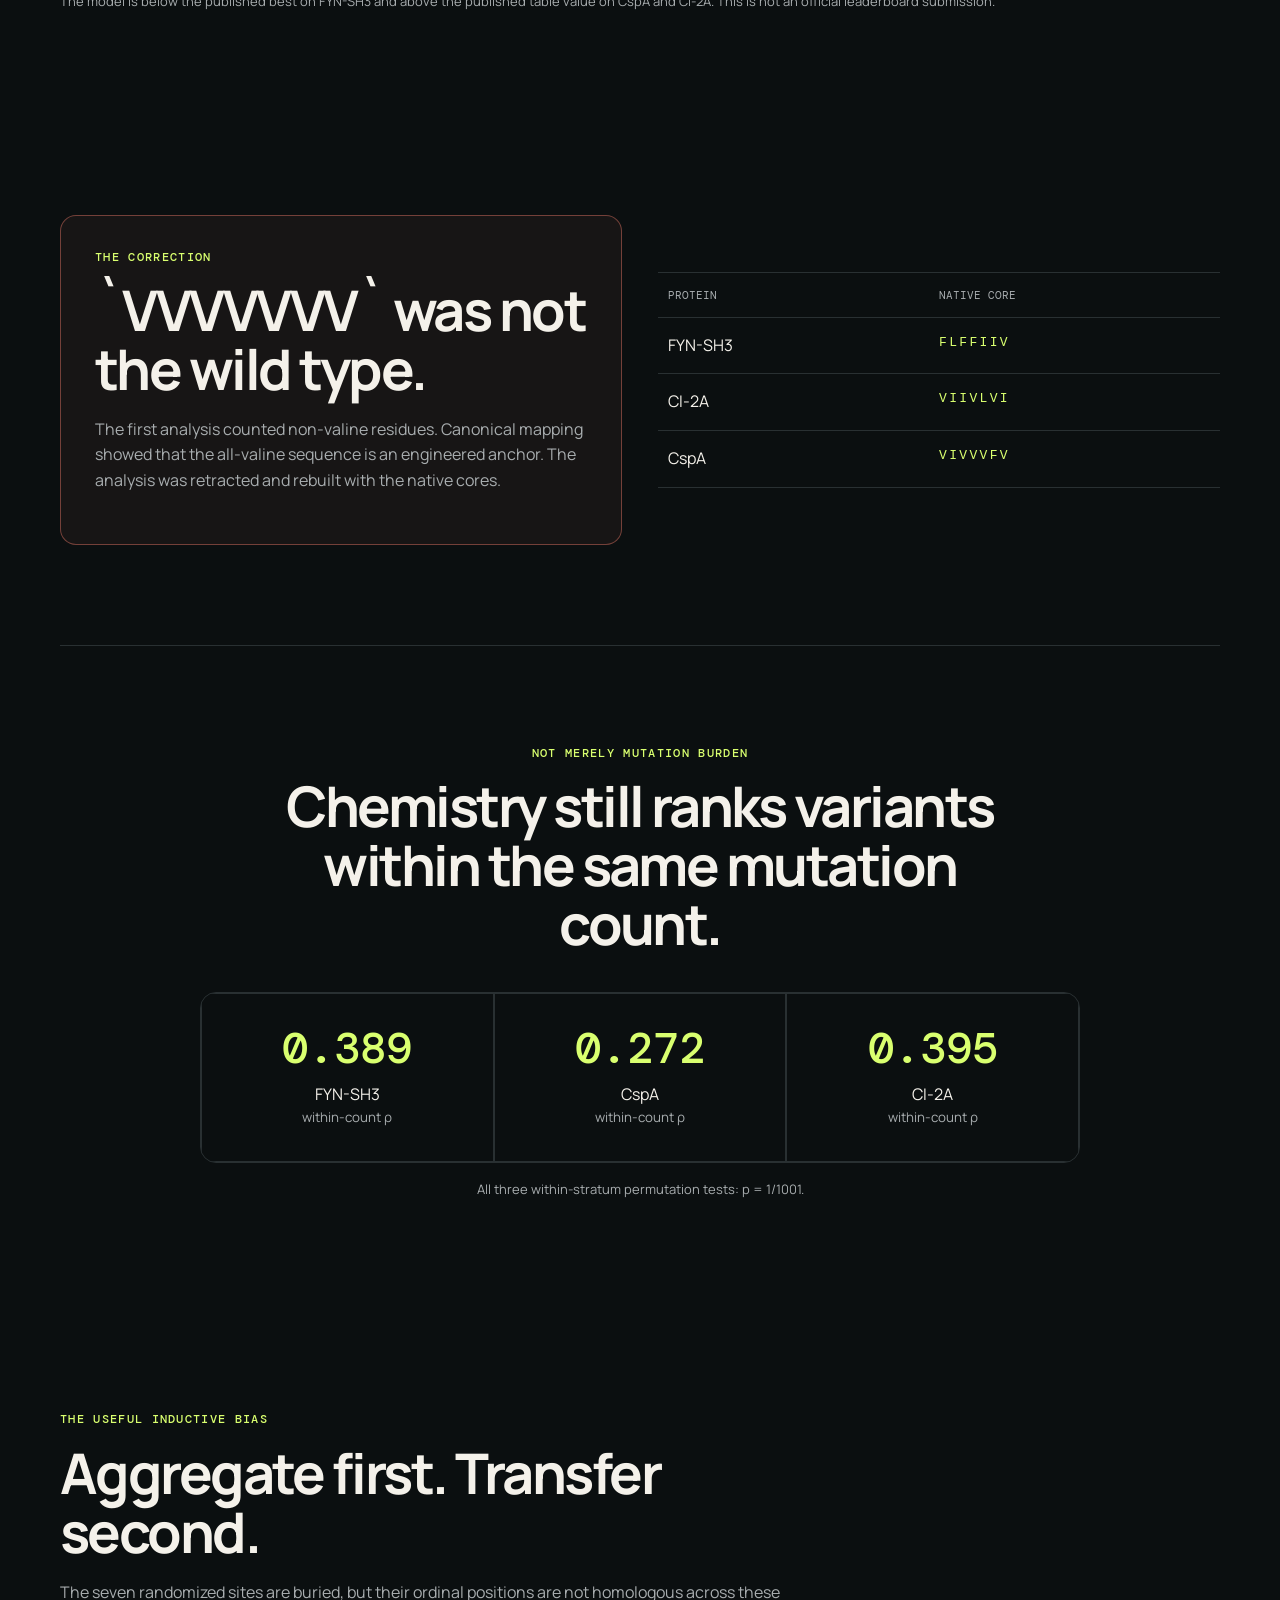
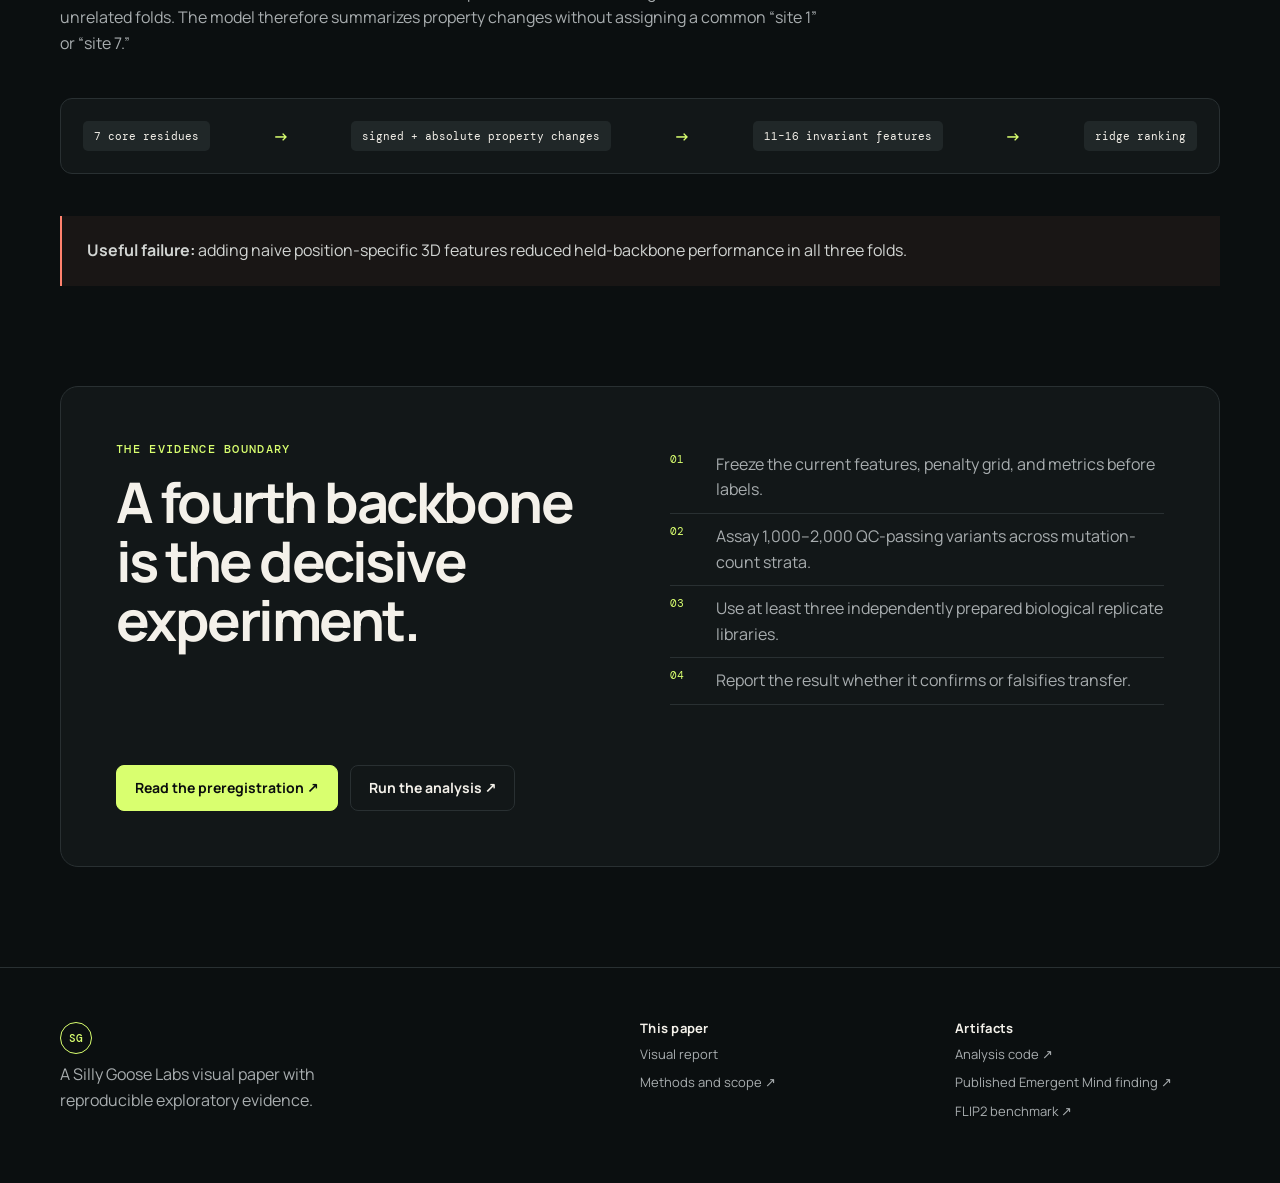
==== commit f3dd0494: "Polish the papers at their narrowest breakpoint The visual language was already doing the important " ====
--- a/biology/aggregate-chemistry-transfer/website/index.html
+++ b/biology/aggregate-chemistry-transfer/website/index.html
@@ -13,9 +13,9 @@
     <a class="brand" href="index.html" aria-label="Silly Goose Labs biology paper home"><span class="brand-mark">SG</span><span>Silly Goose Labs</span></a>
     <nav aria-label="Primary navigation">
       <a class="active" href="index.html">Explainer</a>
-      <a href="https://github.com/batmanscode/ai-research/blob/main/biology/aggregate-chemistry-transfer/README.md">Full report ↗</a>
-      <a href="https://github.com/batmanscode/ai-research/blob/main/biology/aggregate-chemistry-transfer/research-log.md">Research log ↗</a>
-      <a href="https://github.com/batmanscode/ai-research">Repository ↗</a>
+      <a href="https://github.com/batmanscode/ai-research/blob/main/biology/aggregate-chemistry-transfer/README.md">Report ↗</a>
+      <a href="https://github.com/batmanscode/ai-research/blob/main/biology/aggregate-chemistry-transfer/research-log.md">Log ↗</a>
+      <a href="https://github.com/batmanscode/ai-research">GitHub ↗</a>
     </nav>
   </header>
   <main id="main">
--- a/biology/aggregate-chemistry-transfer/website/css/site.css
+++ b/biology/aggregate-chemistry-transfer/website/css/site.css
@@ -47,7 +47,7 @@
 .brand { display: flex; align-items: center; gap: 10px; font-weight: 700; letter-spacing: -.02em; }
 .brand-mark { display: inline-grid; place-items: center; width: 32px; height: 32px; border: 1px solid var(--acid); border-radius: 50%; color: var(--acid); font: 500 11px/1 DM Mono, monospace; }
 .topbar nav { display: flex; gap: 8px; }
-.topbar nav a { padding: 8px 13px; border-radius: 999px; color: var(--muted); font-size: 14px; }
+.topbar nav a { display: inline-flex; min-height: 44px; align-items: center; padding: 8px 13px; border-radius: 999px; color: var(--muted); font-size: 14px; white-space: nowrap; }
 .topbar nav a:hover, .topbar nav a.active { background: #1a2021; color: var(--ink); }
 
 .hero { display: grid; grid-template-columns: 1.7fr .8fr; gap: 80px; align-items: end; padding-block: 110px 92px; }
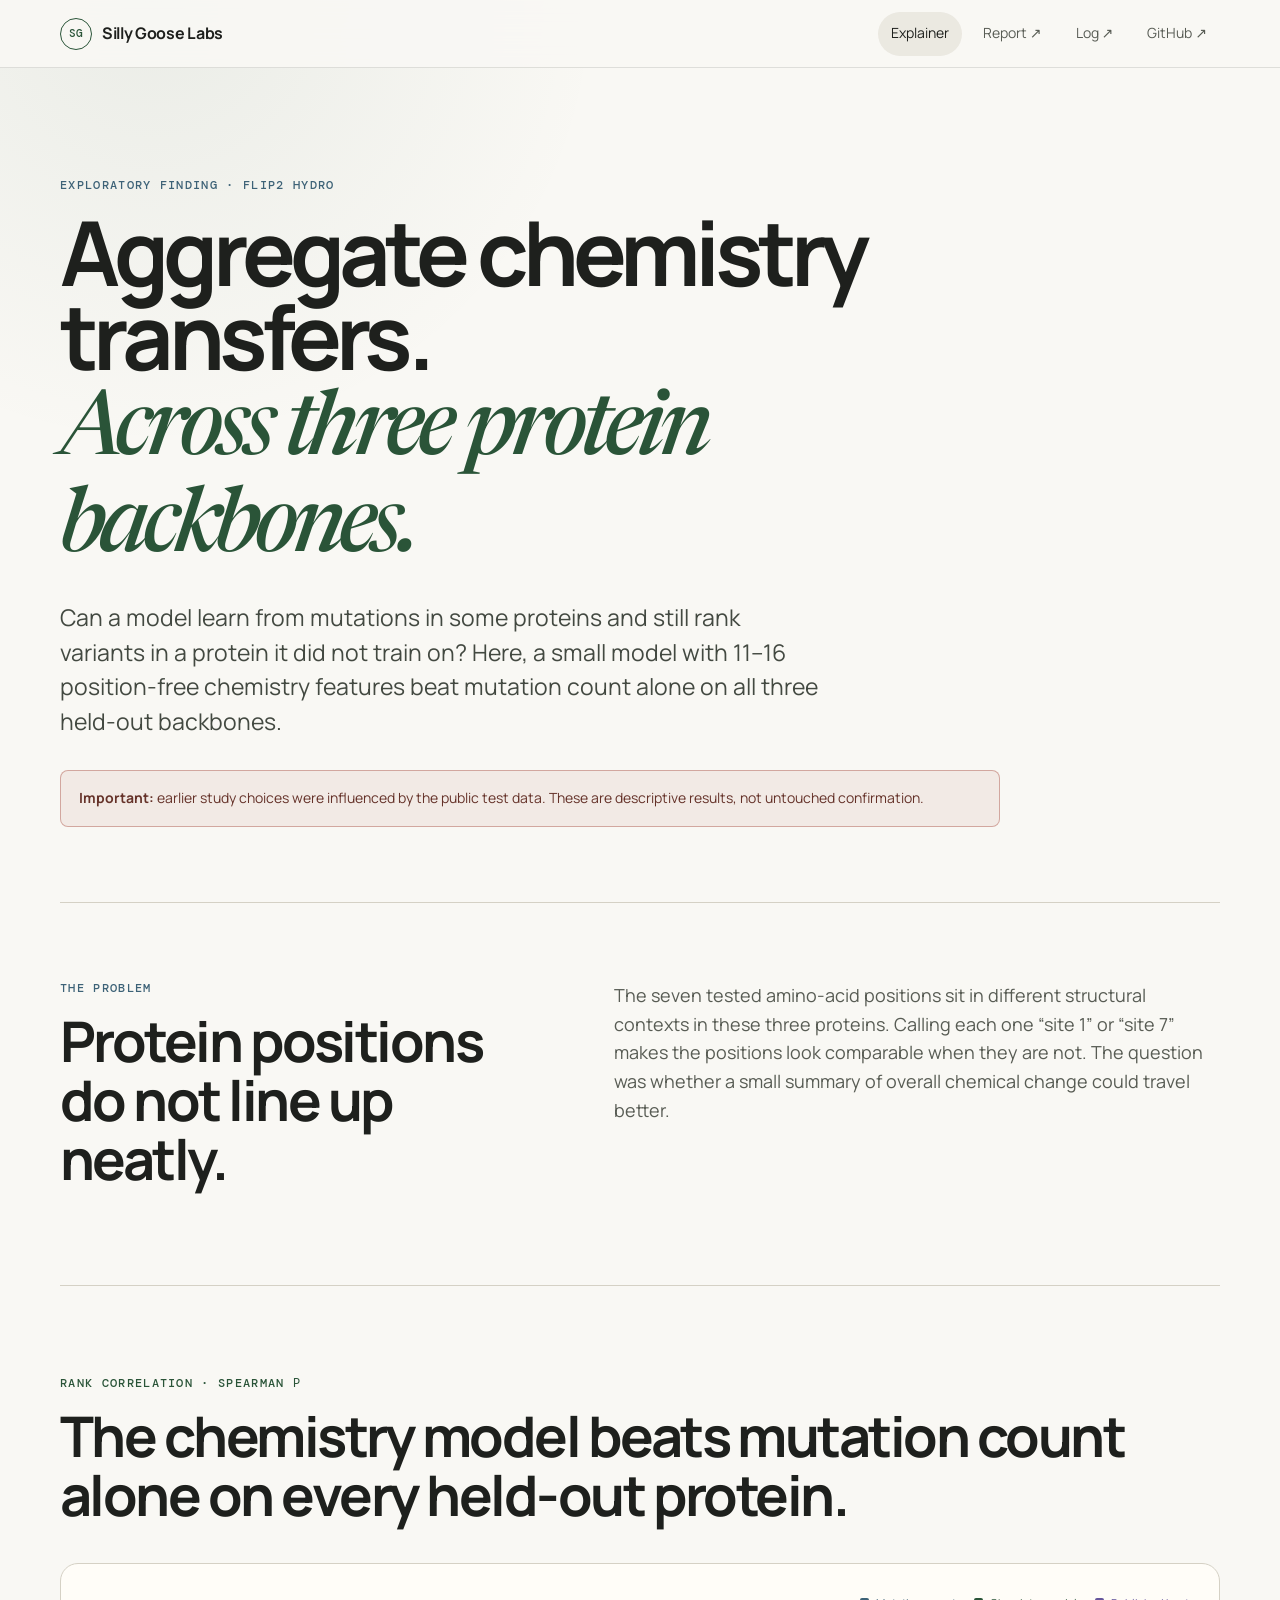
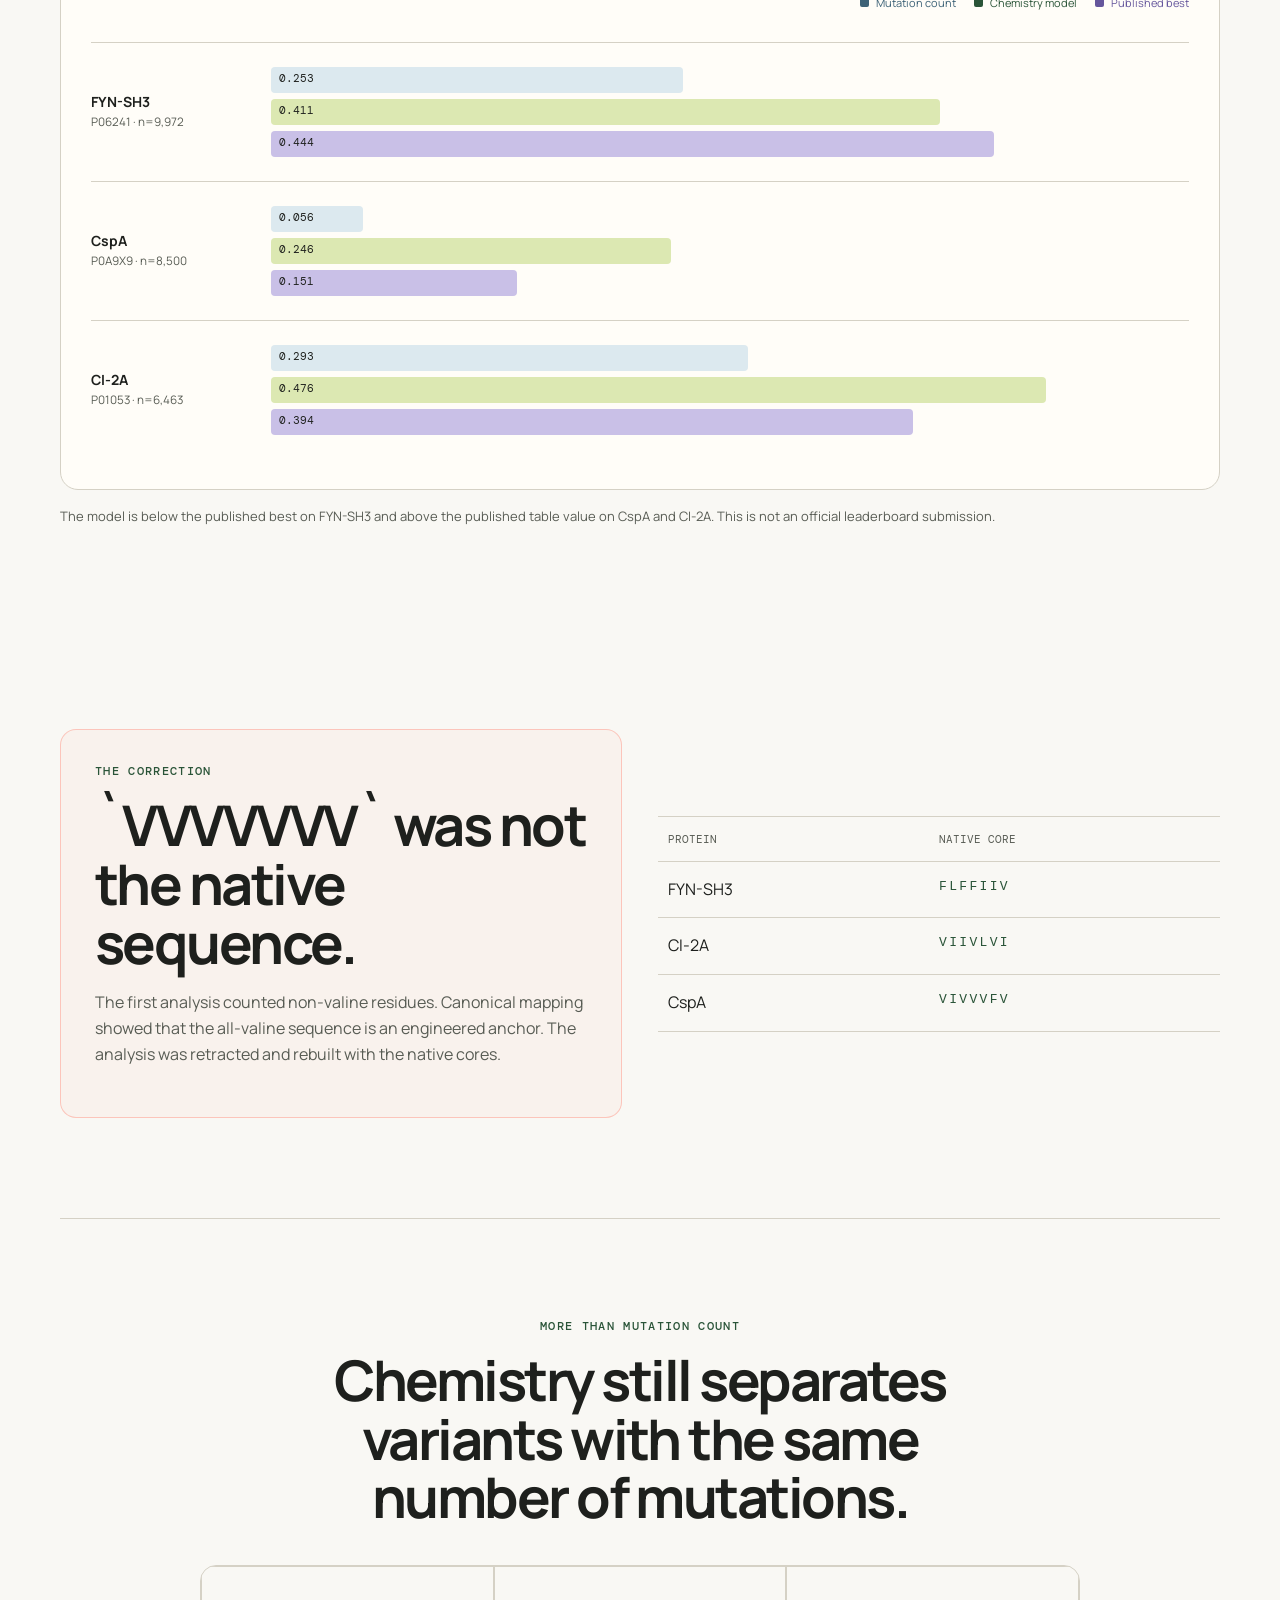
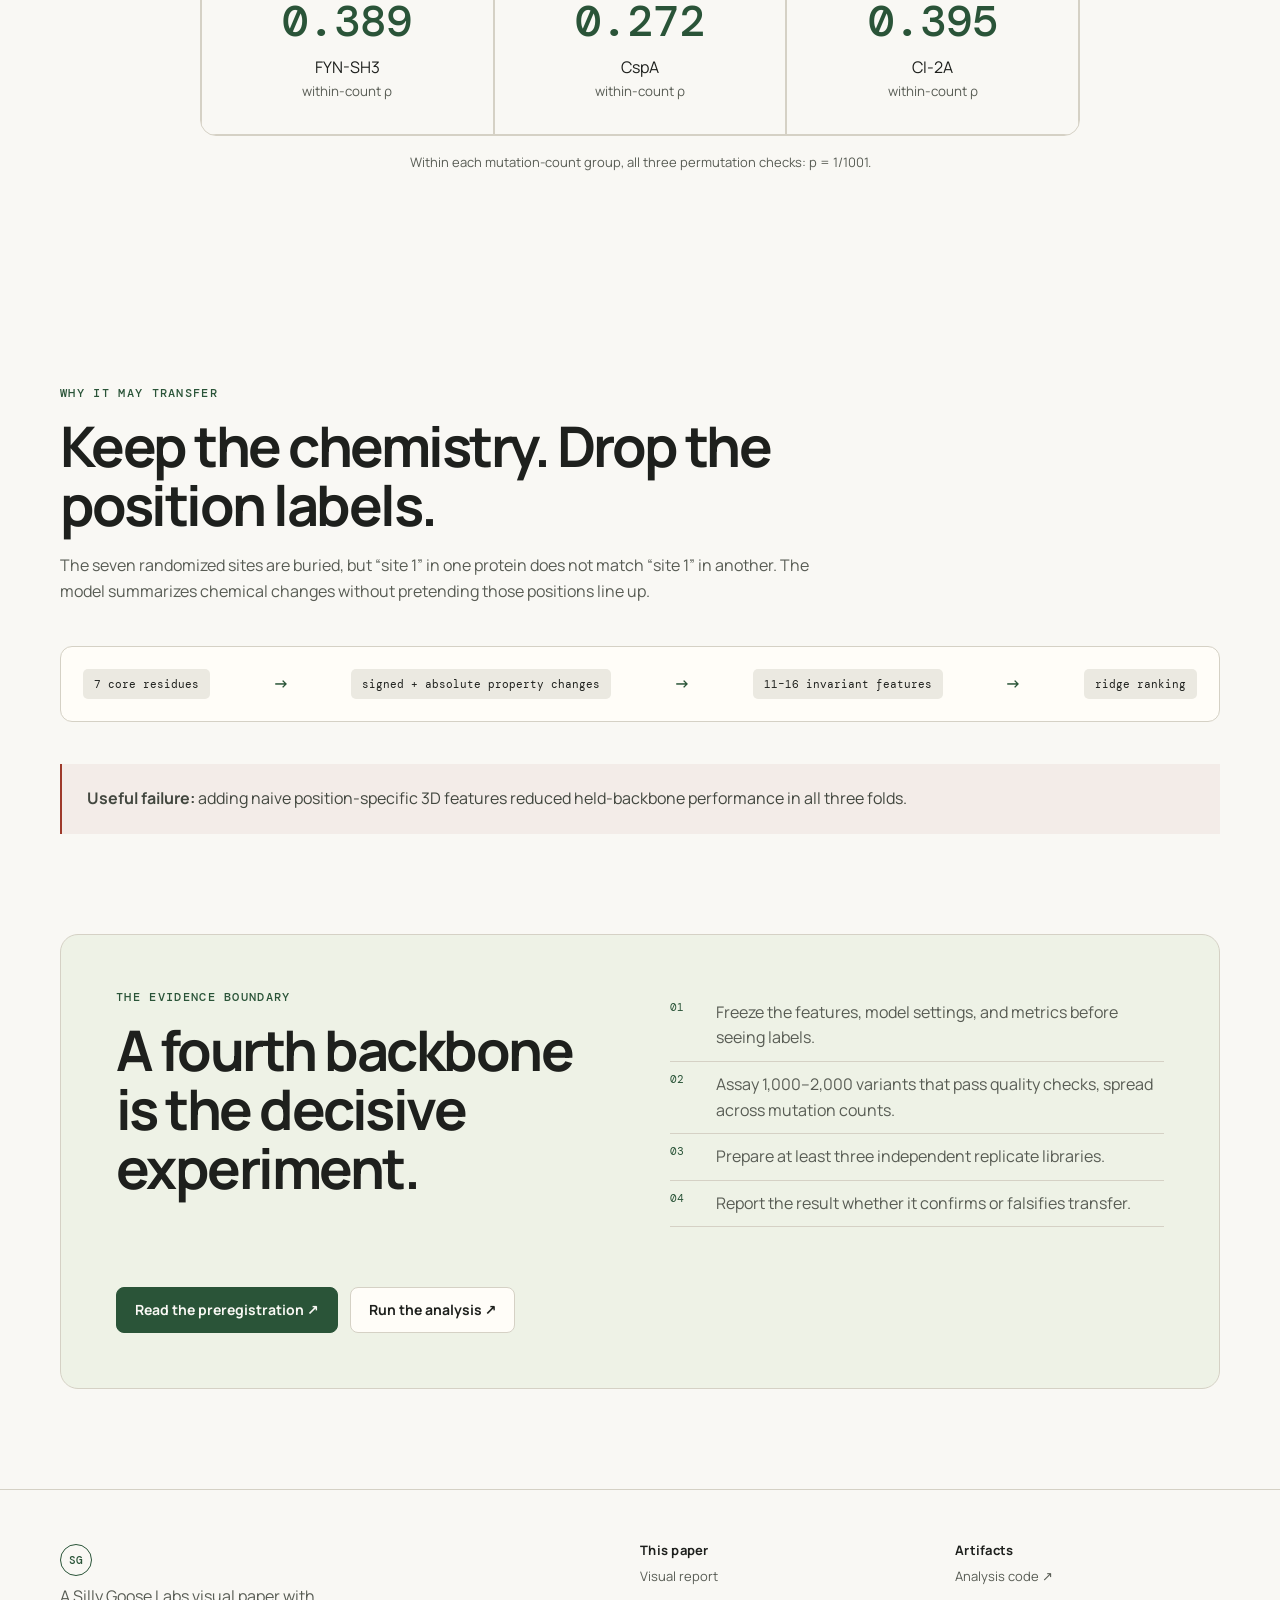
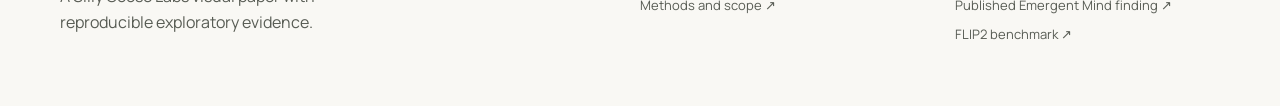
==== commit b7641be1: "Name the result and let the papers breathe Move both visual papers onto a warm ivory editorial surfa" ====
--- a/biology/aggregate-chemistry-transfer/website/index.html
+++ b/biology/aggregate-chemistry-transfer/website/index.html
@@ -3,8 +3,9 @@
 <head>
   <meta charset="utf-8">
   <meta name="viewport" content="width=device-width,initial-scale=1">
-  <meta name="description" content="A corrected exploratory FLIP2 experiment on cross-backbone protein fitness prediction.">
-  <title>Aggregate Chemistry Across Protein Backbones</title>
+  <meta name="description" content="An exploratory test of a small aggregate-chemistry model across three held-out protein backbones.">
+  <title>A Small Aggregate-Chemistry Model Transfers Across Three Protein Backbones</title>
+  <link rel="icon" href="data:image/svg+xml,%3Csvg xmlns='http://www.w3.org/2000/svg' viewBox='0 0 32 32'%3E%3Crect width='32' height='32' rx='16' fill='%23f9f8f4'/%3E%3Ccircle cx='16' cy='16' r='14.5' fill='none' stroke='%232a5438'/%3E%3Ctext x='16' y='20' text-anchor='middle' font-family='monospace' font-size='10' fill='%232a5438'%3ESG%3C/text%3E%3C/svg%3E">
   <link rel="stylesheet" href="css/site.css">
 </head>
 <body class="biology-page">
@@ -20,19 +21,27 @@
   </header>
   <main id="main">
     <section class="bio-hero shell">
-      <p class="eyebrow">Reconstructed exploratory analysis · FLIP2 Hydro</p>
-      <h1>Small chemistry features transfer.<br><em>Position labels do not.</em></h1>
-      <p class="lede">A corrected, validation-selected ridge model ranks variants on three unseen protein backbones using only mutation burden and aggregate physicochemical changes.</p>
-      <div class="caveat"><strong>Important:</strong> the public test landscapes influenced the broader research path. These are descriptive results, not untouched confirmation.</div>
+      <p class="eyebrow">Exploratory finding · FLIP2 Hydro</p>
+      <h1>Aggregate chemistry transfers.<br><em>Across three protein backbones.</em></h1>
+      <p class="lede">Can a model learn from mutations in some proteins and still rank variants in a protein it did not train on? Here, a small model with 11–16 position-free chemistry features beat mutation count alone on all three held-out backbones.</p>
+      <div class="caveat"><strong>Important:</strong> earlier study choices were influenced by the public test data. These are descriptive results, not untouched confirmation.</div>
+    </section>
+
+    <section class="problem-intro shell">
+      <div>
+        <p class="eyebrow">The problem</p>
+        <h2>Protein positions do not line up neatly.</h2>
+      </div>
+      <p>The seven tested amino-acid positions sit in different structural contexts in these three proteins. Calling each one “site 1” or “site 7” makes the positions look comparable when they are not. The question was whether a small summary of overall chemical change could travel better.</p>
     </section>
 
     <section class="bio-chart shell" aria-labelledby="bio-chart-title">
       <div class="section-heading">
-        <p class="eyebrow">Held-backbone Spearman ρ</p>
-        <h2 id="bio-chart-title">The invariant model improves on mutation count in all three folds.</h2>
+        <p class="eyebrow">Rank correlation · Spearman ρ</p>
+        <h2 id="bio-chart-title">The chemistry model beats mutation count alone on every held-out protein.</h2>
       </div>
       <div class="bar-chart" role="img" aria-label="For FYN-SH3 baseline 0.253, model 0.411, official best 0.444. For CspA baseline 0.056, model 0.246, official best 0.151. For CI-2A baseline 0.293, model 0.476, official best 0.394.">
-        <div class="chart-legend"><span class="base">Native count</span><span class="ours">Aggregate model</span><span class="official">Published best</span></div>
+        <div class="chart-legend"><span class="base">Mutation count</span><span class="ours">Chemistry model</span><span class="official">Published best</span></div>
         <div class="chart-row"><b>FYN-SH3<small>P06241 · n=9,972</small></b><div class="track"><i class="base" style="--w:44.9%">0.253</i><i class="ours" style="--w:72.9%">0.411</i><i class="official" style="--w:78.8%">0.444</i></div></div>
         <div class="chart-row"><b>CspA<small>P0A9X9 · n=8,500</small></b><div class="track"><i class="base" style="--w:10%">0.056</i><i class="ours" style="--w:43.6%">0.246</i><i class="official" style="--w:26.8%">0.151</i></div></div>
         <div class="chart-row"><b>CI-2A<small>P01053 · n=6,463</small></b><div class="track"><i class="base" style="--w:52%">0.293</i><i class="ours" style="--w:84.4%">0.476</i><i class="official" style="--w:69.9%">0.394</i></div></div>
@@ -43,7 +52,7 @@
     <section class="bio-correction shell">
       <div class="correction-card">
         <p class="eyebrow">The correction</p>
-        <h2>`VVVVVVV` was not the wild type.</h2>
+        <h2>`VVVVVVV` was not the native sequence.</h2>
         <p>The first analysis counted non-valine residues. Canonical mapping showed that the all-valine sequence is an engineered anchor. The analysis was retracted and rebuilt with the native cores.</p>
       </div>
       <div class="core-table" role="table" aria-label="Correct native core sequences">
@@ -56,22 +65,22 @@
 
     <section class="signal shell">
       <div class="section-heading narrow">
-        <p class="eyebrow">Not merely mutation burden</p>
-        <h2>Chemistry still ranks variants within the same mutation count.</h2>
+        <p class="eyebrow">More than mutation count</p>
+        <h2>Chemistry still separates variants with the same number of mutations.</h2>
       </div>
       <div class="signal-grid">
         <div><strong>0.389</strong><span>FYN-SH3</span><small>within-count ρ</small></div>
         <div><strong>0.272</strong><span>CspA</span><small>within-count ρ</small></div>
         <div><strong>0.395</strong><span>CI-2A</span><small>within-count ρ</small></div>
       </div>
-      <p class="center-note">All three within-stratum permutation tests: p = 1/1001.</p>
+      <p class="center-note">Within each mutation-count group, all three permutation checks: p = 1/1001.</p>
     </section>
 
     <section class="method shell">
       <div>
-        <p class="eyebrow">The useful inductive bias</p>
-        <h2>Aggregate first. Transfer second.</h2>
-        <p>The seven randomized sites are buried, but their ordinal positions are not homologous across these unrelated folds. The model therefore summarizes property changes without assigning a common “site 1” or “site 7.”</p>
+        <p class="eyebrow">Why it may transfer</p>
+        <h2>Keep the chemistry. Drop the position labels.</h2>
+        <p>The seven randomized sites are buried, but “site 1” in one protein does not match “site 1” in another. The model summarizes chemical changes without pretending those positions line up.</p>
       </div>
       <div class="method-flow" aria-label="Method flow">
         <span>7 core residues</span><b>→</b><span>signed + absolute property changes</span><b>→</b><span>11–16 invariant features</span><b>→</b><span>ridge ranking</span>
@@ -85,9 +94,9 @@
         <h2>A fourth backbone is the decisive experiment.</h2>
       </div>
       <ol>
-        <li><span>01</span>Freeze the current features, penalty grid, and metrics before labels.</li>
-        <li><span>02</span>Assay 1,000–2,000 QC-passing variants across mutation-count strata.</li>
-        <li><span>03</span>Use at least three independently prepared biological replicate libraries.</li>
+        <li><span>01</span>Freeze the features, model settings, and metrics before seeing labels.</li>
+        <li><span>02</span>Assay 1,000–2,000 variants that pass quality checks, spread across mutation counts.</li>
+        <li><span>03</span>Prepare at least three independent replicate libraries.</li>
         <li><span>04</span>Report the result whether it confirms or falsifies transfer.</li>
       </ol>
       <div class="next-actions"><a class="button primary" href="https://github.com/batmanscode/ai-research/blob/main/biology/aggregate-chemistry-transfer/fourth_backbone_preregistration.md">Read the preregistration ↗</a><a class="button ghost" href="https://github.com/batmanscode/ai-research/blob/main/biology/aggregate-chemistry-transfer/native_core_transfer.py">Run the analysis ↗</a></div>
--- a/biology/aggregate-chemistry-transfer/website/css/site.css
+++ b/biology/aggregate-chemistry-transfer/website/css/site.css
@@ -1,16 +1,21 @@
 @import url('https://fonts.googleapis.com/css2?family=DM+Mono:wght@400;500&family=Manrope:wght@400;500;600;700&family=Newsreader:ital,opsz,wght@1,6..72,500&display=swap');
 
 :root {
-  color-scheme: dark;
-  --ink: #f4f1ea;
-  --muted: #a8adaf;
-  --paper: #0b0f10;
-  --panel: #121718;
-  --line: #293032;
-  --acid: #d9ff6f;
-  --cyan: #74e8dc;
-  --coral: #ff826e;
-  --violet: #ae9cff;
+  color-scheme: light;
+  --ink: #1e201d;
+  --muted: #585c54;
+  --paper: #f9f8f4;
+  --panel: #fffdf8;
+  --panel-tint: #f0ede4;
+  --line: #d5d1c5;
+  --acid: #2a5438;
+  --proof-fill: #dce8b2;
+  --blue: #3d6277;
+  --blue-fill: #dce9ef;
+  --coral: #9e3a2b;
+  --coral-fill: #e8b2a8;
+  --violet: #65569c;
+  --violet-fill: #c9c0e7;
   --shell: min(1160px, calc(100vw - 40px));
 }
 
@@ -19,7 +24,7 @@
 body {
   margin: 0;
   background:
-    radial-gradient(circle at 12% 0%, rgba(116,232,220,.08), transparent 28rem),
+    radial-gradient(circle at 12% 0%, rgba(42,84,56,.07), transparent 28rem),
     var(--paper);
   color: var(--ink);
   font-family: Manrope, system-ui, sans-serif;
@@ -28,7 +33,7 @@
 a { color: inherit; text-decoration: none; }
 button { font: inherit; }
 .shell { width: var(--shell); margin-inline: auto; }
-.skip-link { position: fixed; left: 12px; top: -80px; z-index: 20; background: var(--acid); color: #0b0f10; padding: 10px 14px; border-radius: 8px; }
+.skip-link { position: fixed; left: 12px; top: -80px; z-index: 20; background: var(--acid); color: var(--paper); padding: 10px 14px; border-radius: 8px; }
 .skip-link:focus { top: 12px; }
 
 .topbar {
@@ -40,31 +45,33 @@
   align-items: center;
   min-height: 68px;
   padding: 0 max(20px, calc((100vw - 1160px)/2));
-  border-bottom: 1px solid rgba(255,255,255,.09);
-  background: rgba(11,15,16,.86);
+  border-bottom: 1px solid rgba(30,32,29,.12);
+  background: rgba(249,248,244,.9);
   backdrop-filter: blur(18px);
 }
 .brand { display: flex; align-items: center; gap: 10px; font-weight: 700; letter-spacing: -.02em; }
 .brand-mark { display: inline-grid; place-items: center; width: 32px; height: 32px; border: 1px solid var(--acid); border-radius: 50%; color: var(--acid); font: 500 11px/1 DM Mono, monospace; }
 .topbar nav { display: flex; gap: 8px; }
 .topbar nav a { display: inline-flex; min-height: 44px; align-items: center; padding: 8px 13px; border-radius: 999px; color: var(--muted); font-size: 14px; white-space: nowrap; }
-.topbar nav a:hover, .topbar nav a.active { background: #1a2021; color: var(--ink); }
+.topbar nav a:hover, .topbar nav a.active { background: #ebe9e1; color: var(--ink); }
 
 .hero { display: grid; grid-template-columns: 1.7fr .8fr; gap: 80px; align-items: end; padding-block: 110px 92px; }
 .eyebrow { margin: 0 0 16px; color: var(--acid); font: 500 12px/1.3 DM Mono, monospace; letter-spacing: .11em; text-transform: uppercase; }
 h1, h2, h3, p { margin-top: 0; }
 h1 { margin-bottom: 28px; max-width: 820px; font-size: clamp(52px, 7vw, 92px); line-height: .94; letter-spacing: -.065em; }
 h1 em { color: var(--acid); font-family: Newsreader, Georgia, serif; font-weight: 500; }
-.lede { max-width: 720px; color: #c4c8c7; font-size: clamp(18px, 2vw, 23px); line-height: 1.5; }
+.lede { max-width: 760px; color: #434941; font-size: clamp(18px, 2vw, 23px); line-height: 1.5; }
 .result-equation { display: flex; flex-wrap: wrap; align-items: baseline; gap: 10px; margin-block: 34px; font: 400 clamp(19px, 2.4vw, 30px)/1.2 DM Mono, monospace; }
 .result-equation b { color: var(--acid); font-weight: 500; }
 .result-equation i { margin-inline: 10px; color: var(--coral); font-style: normal; }
+.equation-key { max-width: 660px; margin: -20px 0 34px; color: var(--muted); font-size: 13px; }
+.equation-key strong { color: var(--ink); font-family: DM Mono, monospace; font-weight: 500; }
 .hero-actions, .next-actions { display: flex; flex-wrap: wrap; gap: 12px; }
 .button { display: inline-flex; min-height: 46px; align-items: center; justify-content: center; padding: 0 18px; border: 1px solid var(--line); border-radius: 8px; font-size: 14px; font-weight: 700; transition: transform .2s, background .2s; }
 .button:hover { transform: translateY(-2px); }
-.button.primary { border-color: var(--acid); background: var(--acid); color: #0a0d0d; }
-.button.ghost { background: #121718; }
-.hero-note { padding: 32px; border: 1px solid var(--line); border-radius: 18px; background: linear-gradient(145deg, rgba(217,255,111,.08), rgba(255,255,255,.025)); }
+.button.primary { border-color: var(--acid); background: var(--acid); color: var(--paper); }
+.button.ghost { background: var(--panel); }
+.hero-note { padding: 18px 0 18px 30px; border-left: 2px solid var(--acid); background: transparent; }
 .note-number { color: var(--acid); font: 500 72px/1 DM Mono, monospace; letter-spacing: -.08em; }
 .hero-note p { margin: 14px 0 32px; font-size: 17px; }
 .hero-note small { color: var(--muted); }
@@ -80,19 +87,19 @@
 .graph-stage, .story-panel { border: 1px solid var(--line); border-radius: 18px; background: var(--panel); }
 .graph-stage { min-width: 0; padding: 18px; }
 .stage-topline { display: flex; justify-content: space-between; align-items: center; gap: 16px; color: var(--muted); font: 12px DM Mono, monospace; letter-spacing: .04em; text-transform: uppercase; }
-.icon-button { border: 1px solid #3a4446; border-radius: 999px; background: transparent; color: var(--ink); padding: 7px 12px; cursor: pointer; }
+.icon-button { border: 1px solid #9da39b; border-radius: 999px; background: transparent; color: var(--ink); padding: 7px 12px; cursor: pointer; }
 .icon-button:hover { border-color: var(--acid); color: var(--acid); }
 #graph { display: block; width: 100%; max-height: 560px; margin-inline: auto; overflow: visible; }
-.graph-edge { stroke: #4c5658; stroke-width: 1.7; opacity: .72; transition: stroke .35s, opacity .35s, stroke-width .35s; }
+.graph-edge { stroke: #747c76; stroke-width: 1.7; opacity: .72; transition: stroke .35s, opacity .35s, stroke-width .35s; }
 .graph-edge.matching { stroke: var(--coral); stroke-width: 3.5; opacity: .95; }
 .graph-edge.dim { opacity: .14; }
-.node circle { fill: #13191a; stroke: #dfe4df; stroke-width: 2; transition: fill .35s, stroke .35s, transform .35s; transform-box: fill-box; transform-origin: center; }
+.node circle { fill: var(--panel); stroke: #3f4942; stroke-width: 2; transition: fill .35s, stroke .35s, transform .35s; transform-box: fill-box; transform-origin: center; }
 .node text { fill: var(--ink); font: 500 13px DM Mono, monospace; pointer-events: none; }
-.node.guard circle { fill: var(--acid); stroke: var(--acid); transform: scale(1.16); }
-.node.guard text { fill: #0a0d0d; }
-.node.attack circle { fill: var(--coral); stroke: var(--coral); transform: scale(1.18); }
-.node.attack text, .node.exposed text { fill: #0a0d0d; }
-.node.exposed circle { fill: var(--violet); stroke: var(--violet); }
+.node.guard circle { fill: var(--proof-fill); stroke: var(--acid); transform: scale(1.16); }
+.node.guard text { fill: var(--ink); }
+.node.attack circle { fill: var(--coral-fill); stroke: var(--coral); transform: scale(1.18); }
+.node.attack text, .node.exposed text { fill: var(--ink); }
+.node.exposed circle { fill: var(--violet-fill); stroke: var(--violet); }
 .story-arrow { color: var(--coral); stroke: currentColor; stroke-width: 3; fill: none; marker-end: url(#arrow); stroke-dasharray: 8 5; }
 .stage-legend { display: flex; flex-wrap: wrap; gap: 14px; min-height: 30px; padding: 8px; color: var(--muted); font-size: 12px; }
 .legend-dot { display: inline-flex; align-items: center; gap: 7px; }
@@ -103,18 +110,19 @@
 .step-tabs button span { display: block; margin-bottom: 4px; font: 11px DM Mono, monospace; }
 .step-tabs button[aria-selected=true] { border-color: var(--acid); color: var(--ink); }
 #step-copy h3 { font-size: 28px; }
-#step-copy p { color: #b8bdbc; }
-#step-copy .callout { margin-top: 22px; padding: 16px; border-left: 2px solid var(--acid); background: #171d1e; color: var(--ink); font-size: 14px; }
+#step-copy p { color: var(--muted); }
+#step-copy .callout { margin-top: 22px; padding: 16px; border-left: 2px solid var(--acid); background: #eef2e6; color: var(--ink); font-size: 14px; }
 .live-stats { display: grid; grid-template-columns: repeat(3,1fr); gap: 8px; margin: auto 0 0; padding-top: 28px; }
 .live-stats div { padding-top: 12px; border-top: 1px solid var(--line); }
 .live-stats dt { color: var(--muted); font-size: 11px; }
 .live-stats dd { margin: 2px 0 0; font: 500 19px DM Mono, monospace; }
 
-.plain { padding-block: 110px; }
+.plain { padding-block: 90px 110px; }
 .plain-grid { display: grid; grid-template-columns: repeat(3, 1fr); gap: 18px; }
-.plain-grid article { min-height: 230px; padding: 26px; border: 1px solid var(--line); border-radius: 14px; background: linear-gradient(145deg,#141a1b,#101415); }
+.plain-grid article { min-height: 230px; padding: 26px 0; border-top: 1px solid var(--ink); }
 .plain-grid p { color: var(--muted); }
-.plain-number { display: inline-grid; place-items: center; width: 34px; height: 34px; margin-bottom: 42px; border: 1px solid #475153; border-radius: 50%; font: 11px DM Mono, monospace; }
+.plain-number { display: inline-grid; place-items: center; width: 34px; height: 34px; margin-bottom: 42px; border: 1px solid #929a93; border-radius: 50%; font: 11px DM Mono, monospace; }
+.plain[aria-labelledby="status-title"] .plain-number { width: auto; padding-inline: 10px; border-color: var(--line); border-radius: 999px; color: var(--acid); }
 .evidence { display: grid; grid-template-columns: .8fr 1.2fr; gap: 70px; align-items: center; padding-block: 90px; border-top: 1px solid var(--line); }
 .evidence-copy p { color: var(--muted); }
 .text-link { color: var(--acid); border-bottom: 1px solid rgba(217,255,111,.5); font-weight: 600; }
@@ -128,13 +136,13 @@
 .timeline li { display: grid; grid-template-columns: 68px 1fr; gap: 14px; padding: 26px 0; border-top: 1px solid var(--line); }
 .timeline li > span { color: var(--acid); font: 12px DM Mono, monospace; }
 .timeline p { max-width: 730px; color: var(--muted); }
-.open-gap { display: grid; grid-template-columns: 1fr .8fr; gap: 70px; padding: 55px; border: 1px solid var(--line); border-radius: 18px; background: #121718; }
+.open-gap { display: grid; grid-template-columns: 1fr .8fr; gap: 70px; padding: 55px; border: 1px solid var(--line); border-radius: 18px; background: #eef2e6; }
 .open-gap h2 span { color: var(--acid); }
 .open-gap > p { color: var(--muted); font-size: 17px; }
 .other-result { display: grid; grid-template-columns: .9fr .8fr auto; gap: 46px; align-items: center; padding-block: 120px; }
 .other-result p { color: var(--muted); }
 .mini-bars div { display: grid; grid-template-columns: 76px 1fr; gap: 10px; align-items: center; margin: 9px 0; font-size: 11px; }
-.mini-bars i { position: relative; display: block; width: var(--value); min-width: 48px; padding: 5px 7px; border-radius: 3px; background: var(--cyan); color: #07100f; font: normal 10px DM Mono, monospace; }
+.mini-bars i { position: relative; display: block; width: var(--value); min-width: 48px; padding: 5px 7px; border-radius: 3px; background: var(--blue-fill); color: var(--ink); font: normal 10px DM Mono, monospace; }
 
 footer { padding-block: 54px; border-top: 1px solid var(--line); color: var(--muted); }
 .footer-grid { display: grid; grid-template-columns: 2fr 1fr 1fr; gap: 50px; }
@@ -146,17 +154,20 @@
 /* Biology report */
 .bio-hero { padding-block: 110px 75px; }
 .bio-hero h1 { max-width: 1000px; }
-.caveat { max-width: 940px; margin-top: 32px; padding: 16px 18px; border: 1px solid rgba(255,130,110,.5); border-radius: 8px; background: rgba(255,130,110,.08); color: #e5cfca; font-size: 14px; }
+.biology-page .bio-hero > .eyebrow, .biology-page .problem-intro .eyebrow { color: var(--blue); }
+.caveat { max-width: 940px; margin-top: 32px; padding: 16px 18px; border: 1px solid rgba(158,58,43,.38); border-radius: 8px; background: rgba(158,58,43,.07); color: #653229; font-size: 14px; }
+.problem-intro { display: grid; grid-template-columns: .8fr 1fr; gap: 70px; align-items: start; padding-block: 78px; border-top: 1px solid var(--line); }
+.problem-intro > p { max-width: 650px; color: var(--muted); font-size: 18px; }
 .bar-chart { padding: 30px; border: 1px solid var(--line); border-radius: 18px; background: var(--panel); }
 .chart-legend { display: flex; flex-wrap: wrap; justify-content: flex-end; gap: 18px; margin-bottom: 30px; color: var(--muted); font-size: 11px; }
 .chart-legend span:before { content:""; display: inline-block; width: 9px; height: 9px; margin-right: 7px; border-radius: 2px; background: currentColor; }
-.chart-legend .base { color: #778285; } .chart-legend .ours { color: var(--acid); } .chart-legend .official { color: var(--violet); }
+.chart-legend .base { color: var(--blue); } .chart-legend .ours { color: var(--acid); } .chart-legend .official { color: var(--violet); }
 .chart-row { display: grid; grid-template-columns: 160px 1fr; gap: 20px; align-items: center; padding: 24px 0; border-top: 1px solid var(--line); }
 .chart-row > b { font-size: 14px; }
 .chart-row small { display: block; color: var(--muted); font-weight: 400; }
 .track { display: flex; flex-direction: column; gap: 6px; }
-.track i { display: block; width: var(--w); min-width: 52px; height: 26px; padding: 4px 8px; border-radius: 4px; color: #09100f; font: normal 11px DM Mono, monospace; transition: width .8s ease; }
-.track .base { background: #778285; } .track .ours { background: var(--acid); } .track .official { background: var(--violet); }
+.track i { display: block; width: var(--w); min-width: 52px; height: 26px; padding: 4px 8px; border-radius: 4px; color: var(--ink); font: normal 11px DM Mono, monospace; transition: width .8s ease; }
+.track .base { background: var(--blue-fill); } .track .ours { background: var(--proof-fill); } .track .official { background: var(--violet-fill); }
 .chart-note, .center-note { margin-top: 16px; color: var(--muted); font-size: 13px; }
 .bio-correction { display: grid; grid-template-columns: 1fr 1fr; gap: 36px; padding-block: 100px; }
 .correction-card { padding: 34px; border: 1px solid rgba(255,130,110,.4); border-radius: 16px; background: rgba(255,130,110,.05); }
@@ -176,17 +187,17 @@
 .method > div:first-child { max-width: 760px; }
 .method > div:first-child p:last-child { color: var(--muted); }
 .method-flow { display: flex; align-items: center; justify-content: space-between; gap: 12px; margin-block: 42px; padding: 22px; border: 1px solid var(--line); border-radius: 12px; background: var(--panel); }
-.method-flow span { padding: 8px 11px; border-radius: 5px; background: #202728; font: 11px DM Mono, monospace; text-align: center; }
+.method-flow span { padding: 8px 11px; border-radius: 5px; background: #ebe9e1; font: 11px DM Mono, monospace; text-align: center; }
 .method-flow b { color: var(--acid); }
-blockquote { margin: 0; padding: 22px 25px; border-left: 2px solid var(--coral); background: rgba(255,130,110,.06); color: #d2d5d3; }
-.next-study { display: grid; grid-template-columns: 1fr 1fr; gap: 60px; padding: 55px; margin-bottom: 100px; border: 1px solid var(--line); border-radius: 18px; background: #121718; }
+blockquote { margin: 0; padding: 22px 25px; border-left: 2px solid var(--coral); background: rgba(158,58,43,.06); color: #42473f; }
+.next-study { display: grid; grid-template-columns: 1fr 1fr; gap: 60px; padding: 55px; margin-bottom: 100px; border: 1px solid var(--line); border-radius: 18px; background: #eef2e6; }
 .next-study ol { margin: 0; padding: 0; list-style: none; }
 .next-study li { display: grid; grid-template-columns: 36px 1fr; gap: 10px; padding: 10px 0; color: var(--muted); border-bottom: 1px solid var(--line); }
 .next-study li span { color: var(--acid); font: 11px DM Mono, monospace; }
 .next-actions { grid-column: 1 / -1; }
 
 @media (max-width: 900px) {
-  .hero, .evidence, .open-gap, .bio-correction, .next-study { grid-template-columns: 1fr; gap: 35px; }
+  .hero, .evidence, .open-gap, .bio-correction, .next-study, .problem-intro { grid-template-columns: 1fr; gap: 35px; }
   .hero { padding-block: 80px 70px; }
   .explorer-grid { grid-template-columns: 1fr; }
   .story-panel { min-height: 440px; }
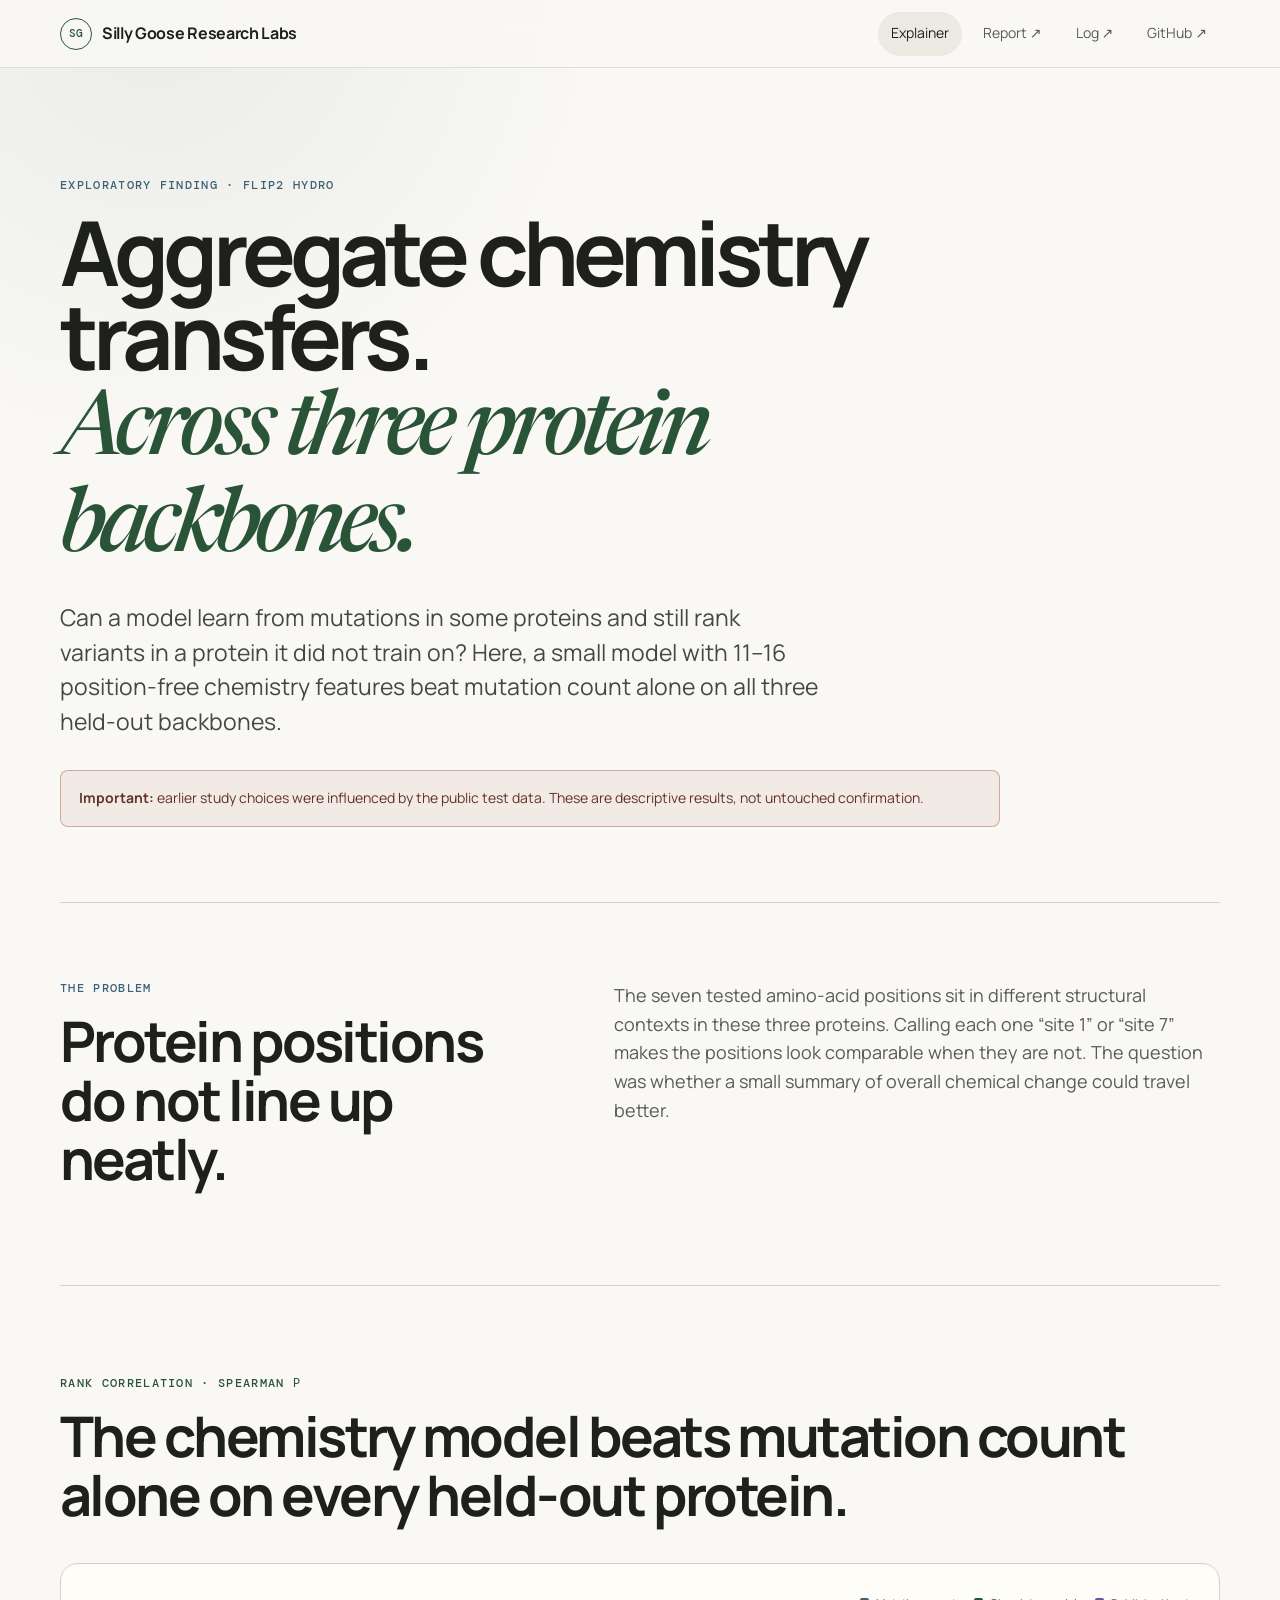
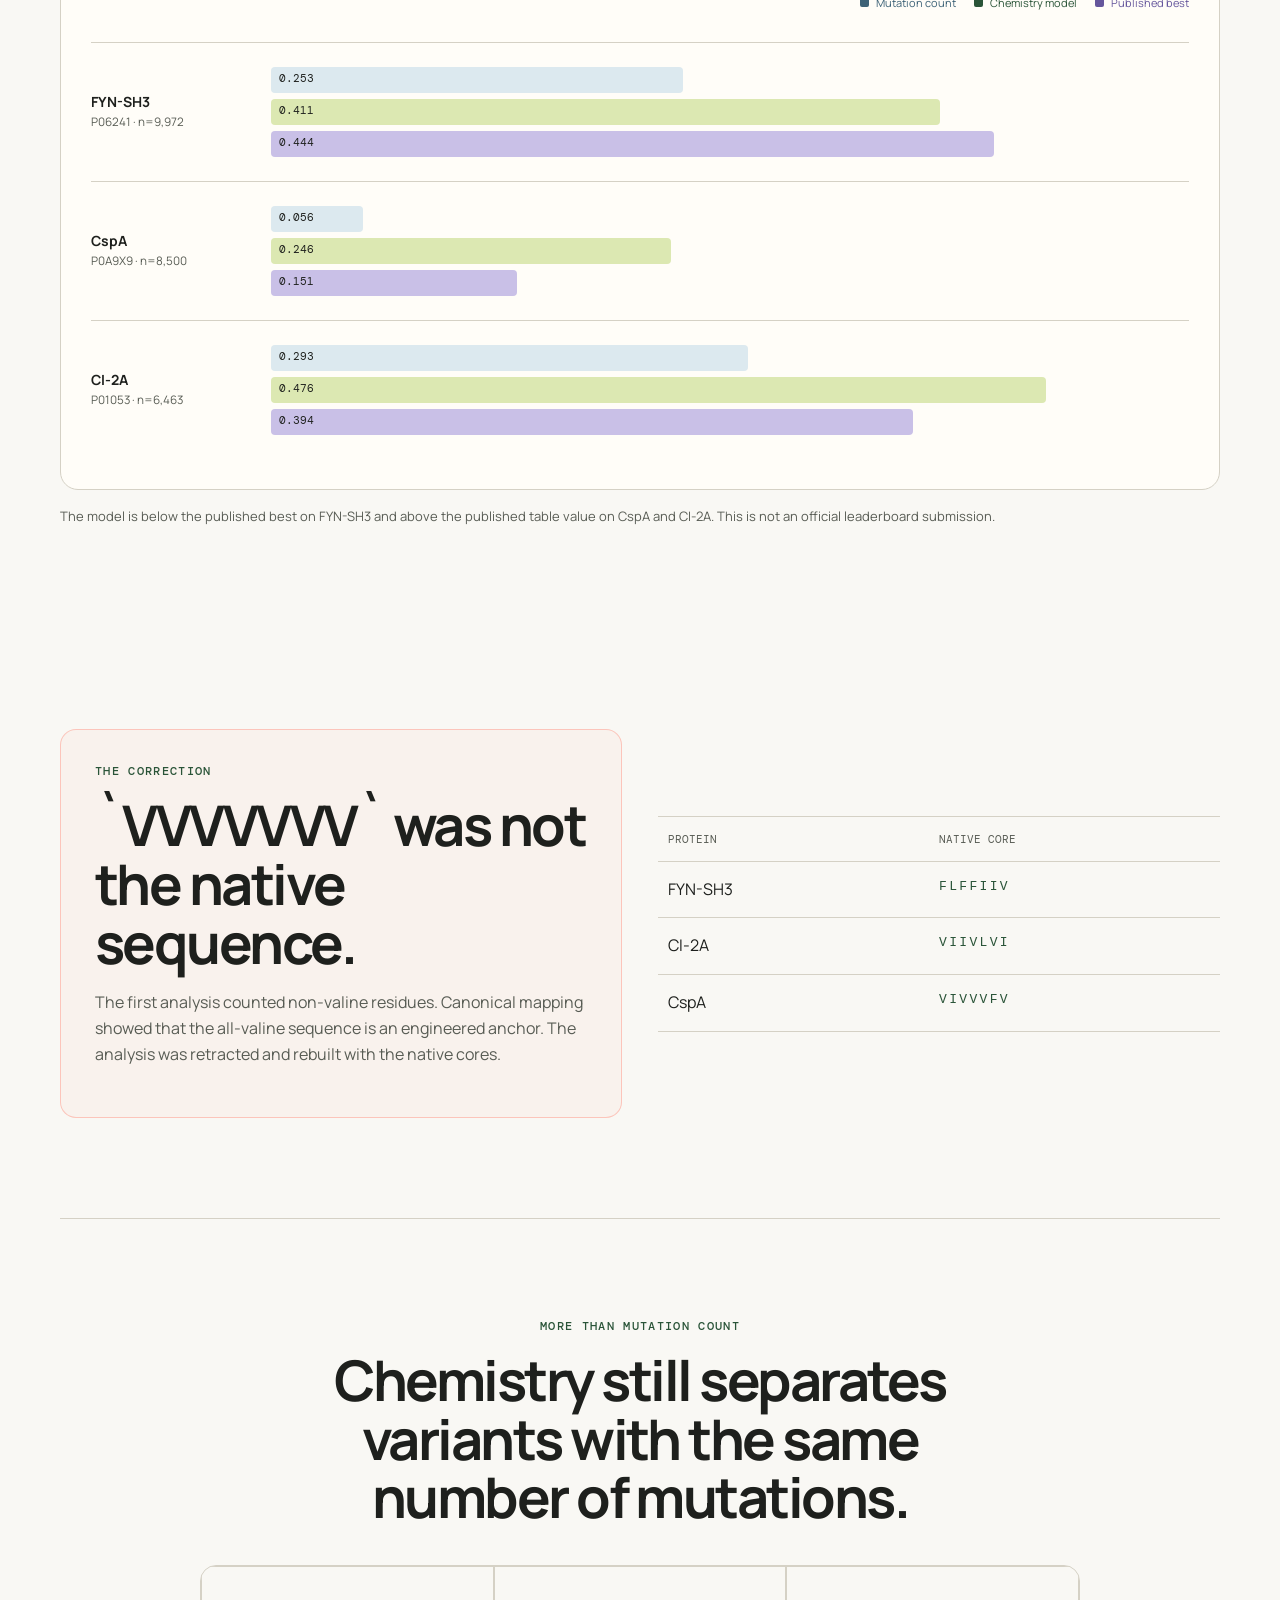
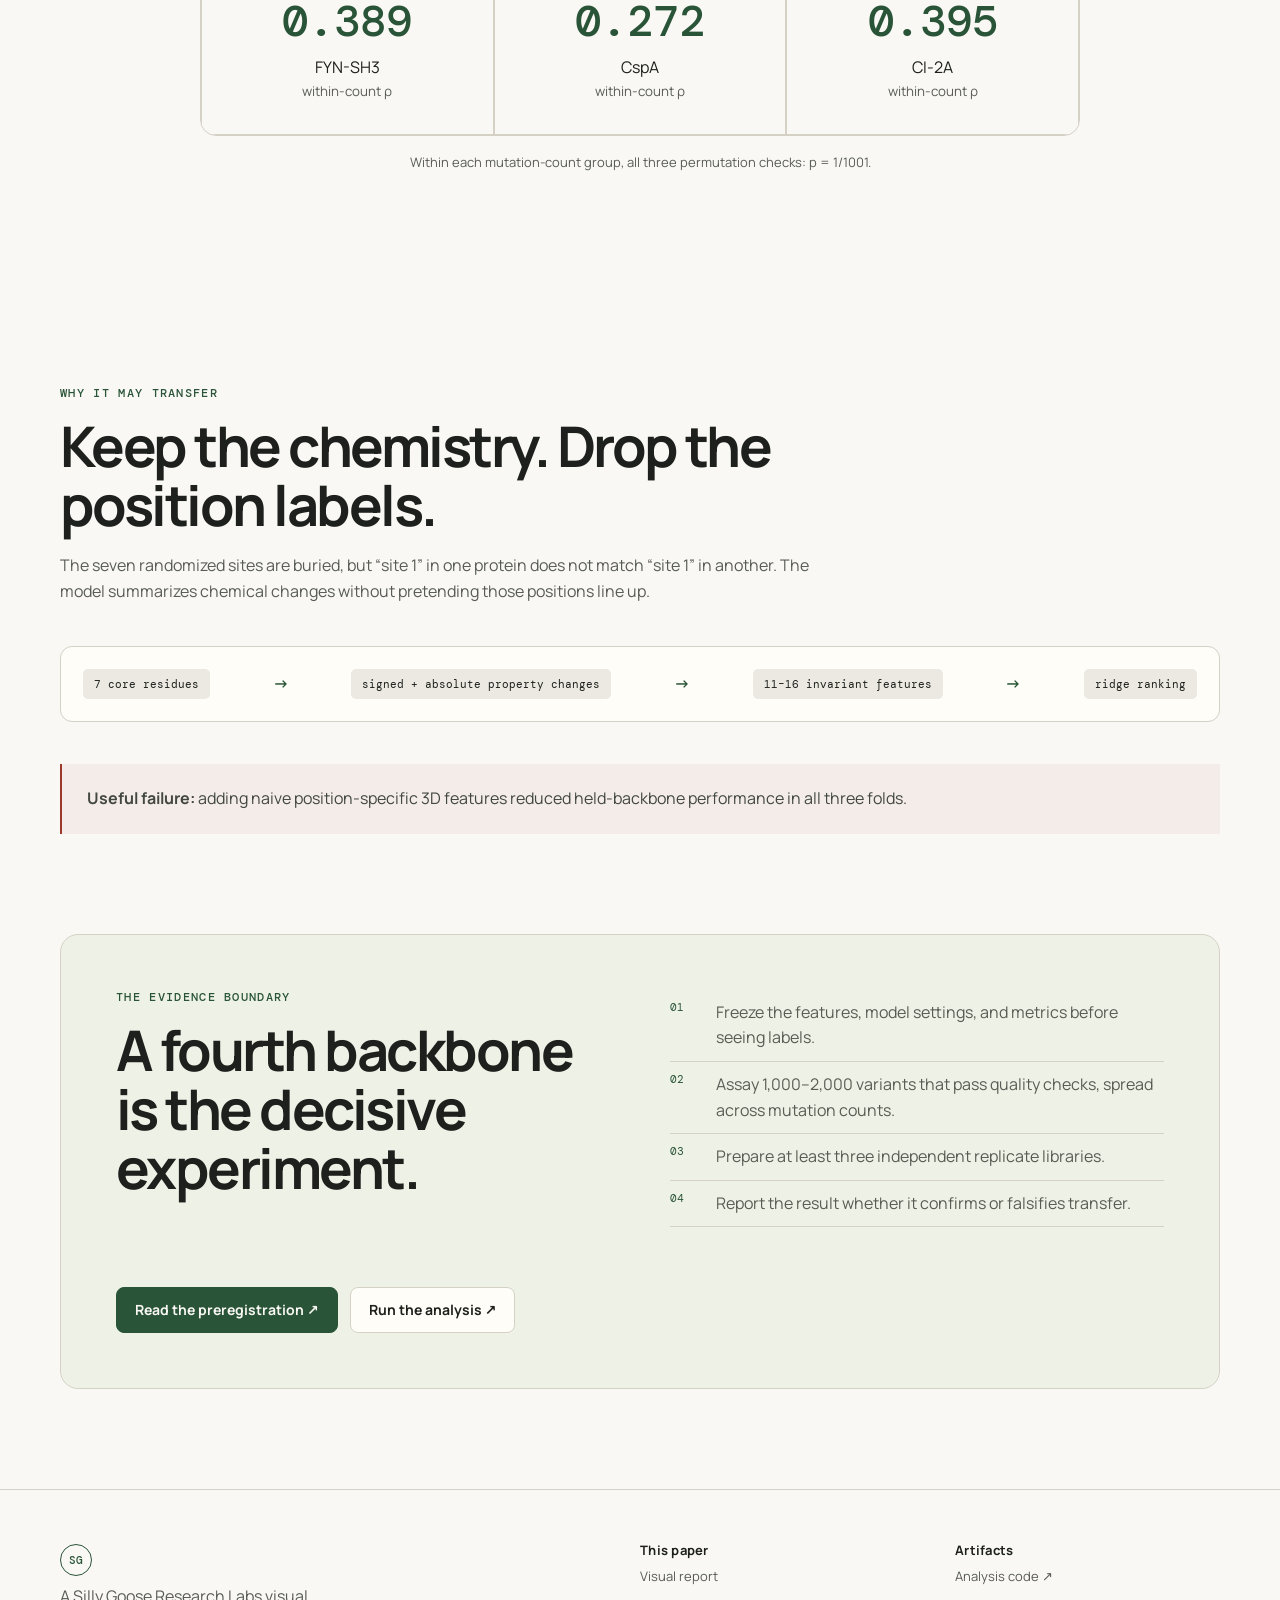
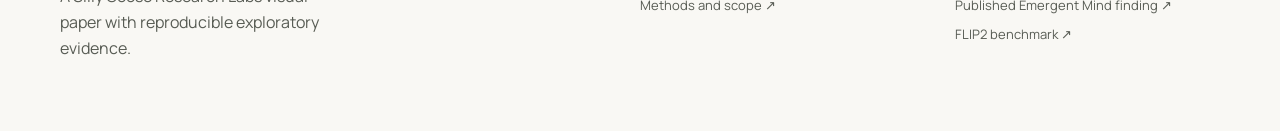
==== commit beb1109c: "Let the lab name carry the research Rename the umbrella to Silly Goose Research Labs everywhere curr" ====
--- a/biology/aggregate-chemistry-transfer/website/index.html
+++ b/biology/aggregate-chemistry-transfer/website/index.html
@@ -11,7 +11,7 @@
 <body class="biology-page">
   <a class="skip-link" href="#main">Skip to the report</a>
   <header class="topbar">
-    <a class="brand" href="index.html" aria-label="Silly Goose Labs biology paper home"><span class="brand-mark">SG</span><span>Silly Goose Labs</span></a>
+    <a class="brand" href="index.html" aria-label="Silly Goose Research Labs biology paper home"><span class="brand-mark">SG</span><span class="brand-name">Silly Goose Research Labs</span></a>
     <nav aria-label="Primary navigation">
       <a class="active" href="index.html">Explainer</a>
       <a href="https://github.com/batmanscode/ai-research/blob/main/biology/aggregate-chemistry-transfer/README.md">Report ↗</a>
@@ -102,6 +102,6 @@
       <div class="next-actions"><a class="button primary" href="https://github.com/batmanscode/ai-research/blob/main/biology/aggregate-chemistry-transfer/fourth_backbone_preregistration.md">Read the preregistration ↗</a><a class="button ghost" href="https://github.com/batmanscode/ai-research/blob/main/biology/aggregate-chemistry-transfer/native_core_transfer.py">Run the analysis ↗</a></div>
     </section>
   </main>
-  <footer><div class="shell footer-grid"><div><span class="brand-mark">SG</span><p>A Silly Goose Labs visual paper with reproducible exploratory evidence.</p></div><div><h2>This paper</h2><a href="index.html">Visual report</a><a href="https://github.com/batmanscode/ai-research/blob/main/biology/aggregate-chemistry-transfer/README.md">Methods and scope ↗</a></div><div><h2>Artifacts</h2><a href="https://github.com/batmanscode/ai-research/blob/main/biology/aggregate-chemistry-transfer/native_core_transfer.py">Analysis code ↗</a><a href="https://www.emergentmind.com/open-problems/mechanisms-one-hot-protein-representation-performance#research-findings">Published Emergent Mind finding ↗</a><a href="https://flip.protein.properties/">FLIP2 benchmark ↗</a></div></div></footer>
+  <footer><div class="shell footer-grid"><div><span class="brand-mark">SG</span><p>A Silly Goose Research Labs visual paper with reproducible exploratory evidence.</p></div><div><h2>This paper</h2><a href="index.html">Visual report</a><a href="https://github.com/batmanscode/ai-research/blob/main/biology/aggregate-chemistry-transfer/README.md">Methods and scope ↗</a></div><div><h2>Artifacts</h2><a href="https://github.com/batmanscode/ai-research/blob/main/biology/aggregate-chemistry-transfer/native_core_transfer.py">Analysis code ↗</a><a href="https://www.emergentmind.com/open-problems/mechanisms-one-hot-protein-representation-performance#research-findings">Published Emergent Mind finding ↗</a><a href="https://flip.protein.properties/">FLIP2 benchmark ↗</a></div></div></footer>
 </body>
 </html>
